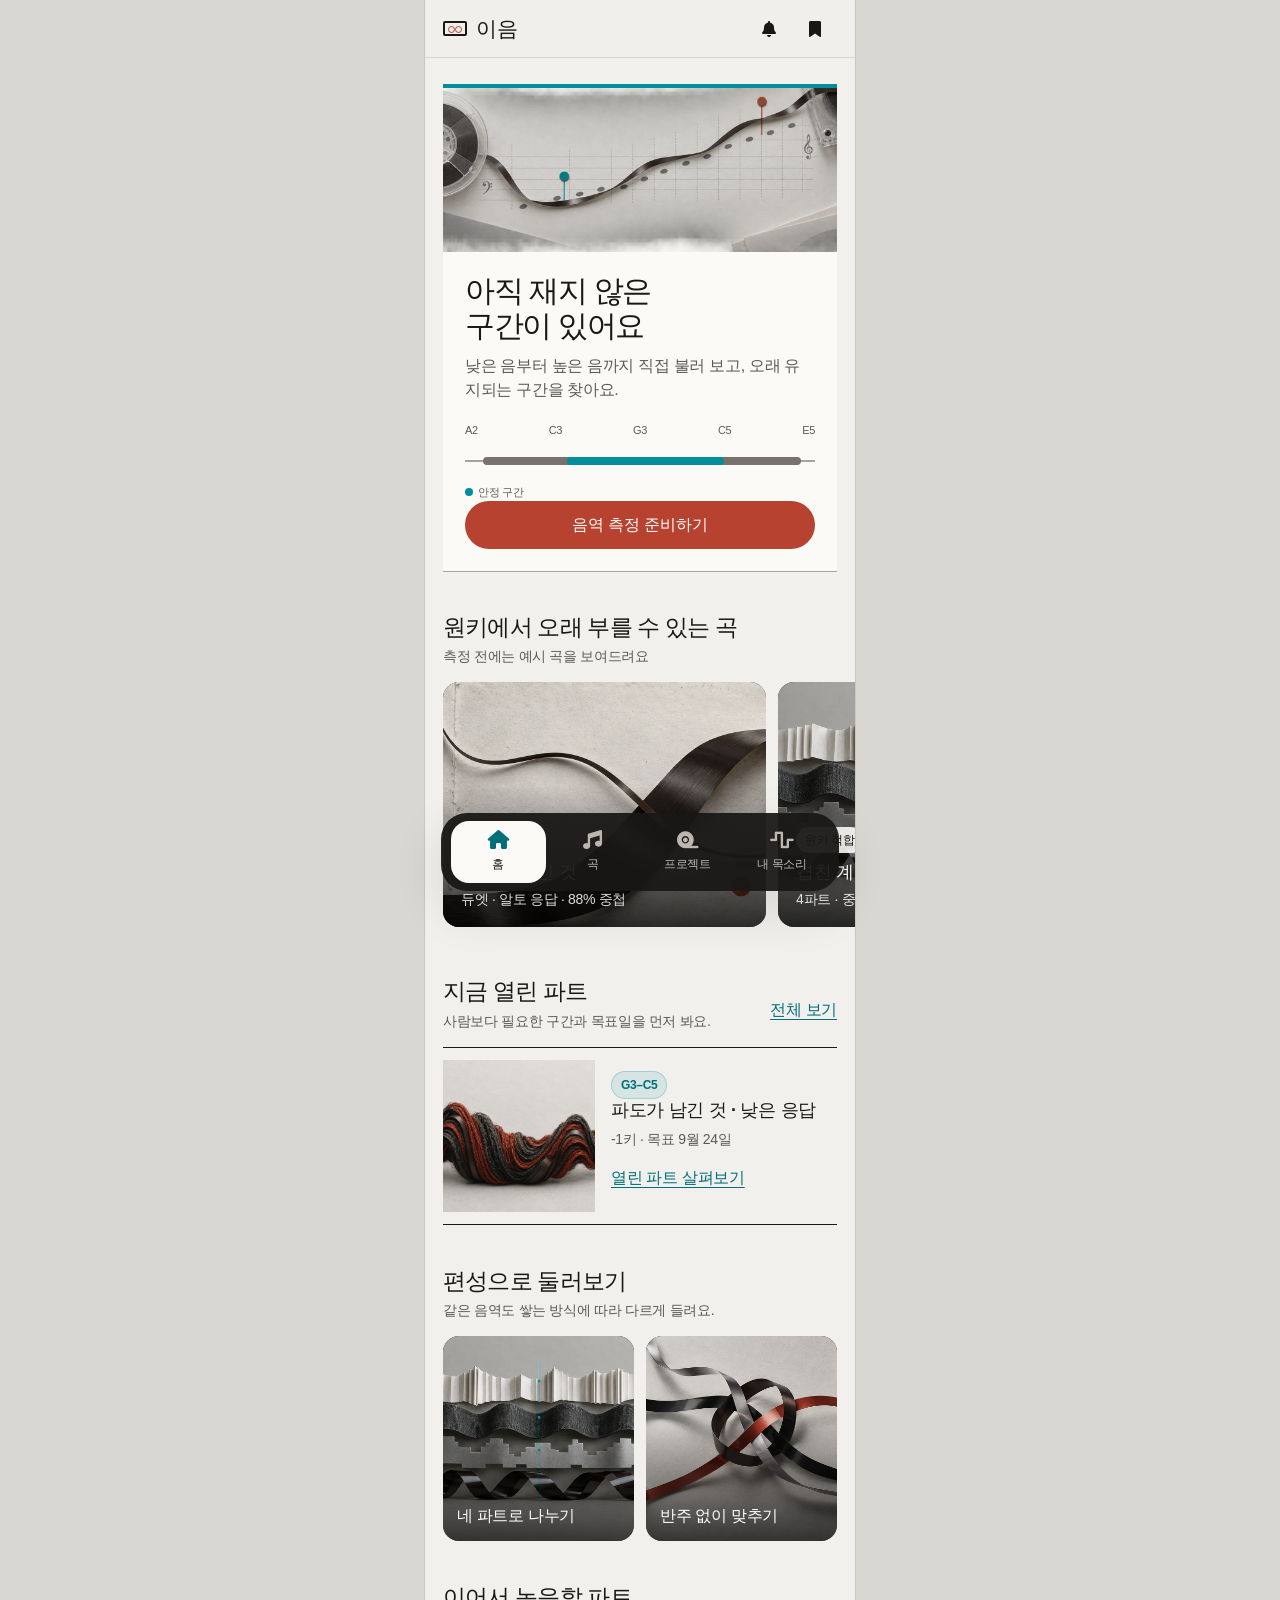
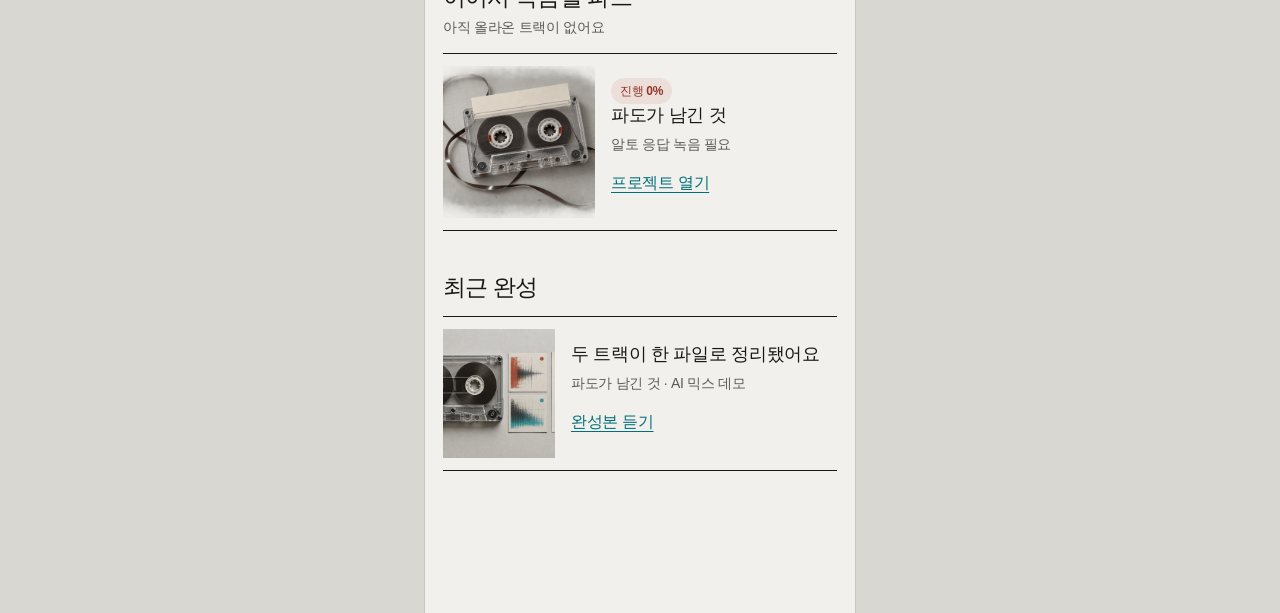
==== index.html @ 7b865054 "0917 기획수정" ====
<!doctype html>
<html lang="ko">
<head>
  <meta charset="utf-8">
  <meta name="viewport" content="width=device-width,initial-scale=1,viewport-fit=cover">
  <meta name="theme-color" content="#F1F0EC">
  <meta name="description" content="직접 노래해 음역과 음색을 찾고 곡의 열린 파트에 참여하는 비동기 보컬 협업 앱 이음">
  <title>이음 — 내 음역부터 시작하는 보컬 협업</title>
  <link rel="icon" href="data:,">
  <link rel="stylesheet" href="assets/fontawesome/css/all.min.css">
  <link rel="stylesheet" href="css/style.css">
</head>
<body>
  <a class="skip-link" href="#main">본문으로 이동</a>
  <div id="app" class="app-shell"></div>
  <div id="live-region" class="sr-only" aria-live="polite" aria-atomic="true"></div>
  <div id="overlay-root"></div>
  <script src="js/data.js"></script>
  <script src="js/state.js"></script>
  <script src="js/components.js"></script>
  <script src="js/app.js"></script>
</body>
</html>
---- css/style.css ----
@font-face{font-family:"Binggrae Samanco";src:url("../assets/fonts/BinggraeSamanco.ttf") format("truetype");font-display:swap}
@font-face{font-family:"Cafe24 Supermagic";src:url("../assets/fonts/Cafe24Supermagic-Regular.ttf") format("truetype");font-display:swap}
:root{--bg:#f1f0ec;--paper:#fbfaf6;--muted:#e7e5df;--ink:#191817;--text2:#5d5a55;--line:#a7a39b;--line2:#d7d5ce;--red:#b6422f;--red-dark:#953426;--cyan:#008e9b;--cyan-dark:#006f79;--green:#2f6b55;--shadow:0 18px 50px rgba(25,24,23,.12);--side:18px;--nav-h:94px;--radius:12px;--ease:cubic-bezier(.2,0,0,1);font-family:"Pretendard Variable","Pretendard","Noto Sans KR",Arial,sans-serif;color:var(--ink);background:#d9d7d1;font-synthesis:none}
*{box-sizing:border-box}html{scroll-behavior:smooth}body{margin:0;background:#d9d7d1;color:var(--ink);font-size:16px;line-height:1.5;letter-spacing:-.02em}button,input{font:inherit}button,a{-webkit-tap-highlight-color:transparent}.app-shell{width:100%;max-width:430px;min-height:100dvh;margin:auto;background:var(--bg);overflow-x:clip;box-shadow:0 0 0 1px rgba(25,24,23,.08);position:relative}.skip-link{position:fixed;z-index:999;left:8px;top:8px;transform:translateY(-150%);background:var(--ink);color:white;padding:10px 14px}.skip-link:focus{transform:none}.sr-only{position:absolute!important;width:1px;height:1px;padding:0;margin:-1px;overflow:hidden;clip:rect(0,0,0,0);white-space:nowrap;border:0}
a{color:inherit;text-decoration:none}button{border:0;color:inherit;background:none;cursor:pointer}button:disabled{cursor:not-allowed;opacity:.46}button:focus-visible,a:focus-visible,input:focus-visible{outline:3px solid var(--cyan);outline-offset:3px}.screen{min-height:100dvh;padding-bottom:calc(var(--nav-h) + env(safe-area-inset-bottom))}.screen.has-sticky{padding-bottom:calc(108px + env(safe-area-inset-bottom))}.content{padding:26px var(--side) 48px}.app-header,.detail-header{height:58px;padding:7px var(--side);display:flex;align-items:center;justify-content:space-between;border-bottom:1px solid var(--line2);background:rgba(241,240,236,.96);position:relative;z-index:5}.wordmark{display:flex;align-items:center;gap:9px;min-height:44px;padding-right:8px;font-size:21px;font-weight:800}.mark{width:24px;height:15px;border:2px solid var(--ink);border-radius:2px;position:relative}.mark:before,.mark:after{content:"";position:absolute;top:3px;width:5px;height:5px;border:1px solid var(--red);border-radius:50%}.mark:before{left:3px}.mark:after{right:3px}.header-actions{display:flex;gap:2px}.icon-button{min-width:44px;height:44px;display:inline-grid;place-items:center;border-radius:999px;color:var(--ink)}.icon-button:active{background:var(--muted)}.detail-header{display:grid;grid-template-columns:44px 1fr 44px;text-align:center}.detail-header strong{font-size:15px;white-space:nowrap;overflow:hidden;text-overflow:ellipsis}.header-spacer{width:44px}
h1,h2,h3,p{margin:0}h1{font-size:30px;line-height:1.16;letter-spacing:-.045em}h2{font-size:23px;line-height:1.24;letter-spacing:-.035em}h3{font-size:18px;line-height:1.3}.page-intro>p{color:var(--text2);margin-top:10px;max-width:38ch}.section{margin-top:42px}.section:first-child{margin-top:0}.section-head{display:flex;align-items:flex-end;justify-content:space-between;gap:14px;margin-bottom:15px}.section-head p{font-size:14px;color:var(--text2);margin-top:5px}.text-link{min-height:44px;display:inline-flex;align-items:center;color:var(--cyan-dark);font-weight:700;text-decoration:underline;text-underline-offset:4px}.label{font-size:12px;font-weight:700;color:var(--text2);letter-spacing:.02em}.caption{font-size:13px;color:var(--text2)}.paper{background:var(--paper);border:1px solid var(--line2);padding:18px;border-radius:8px}.rule{height:1px;background:var(--line2);margin:20px 0}
.button{min-height:48px;padding:12px 18px;border-radius:999px;display:inline-flex;align-items:center;justify-content:center;gap:8px;font-weight:700;line-height:1.2}.button.wide{width:100%}.button.primary{background:var(--red);color:#fff}.button.primary:active{background:var(--red-dark);transform:scale(.99)}.button.secondary{background:var(--paper);border:1px solid var(--ink)}.button.ghost{border:1px solid var(--line);color:var(--text2)}.sticky-bar{position:fixed;z-index:20;left:50%;bottom:0;transform:translateX(-50%);width:min(430px,100%);min-height:88px;padding:14px var(--side) calc(14px + env(safe-area-inset-bottom));background:rgba(25,24,23,.96);display:flex;gap:10px}.sticky-bar .button{flex:1}.bottom-nav{position:fixed;z-index:20;left:50%;bottom:calc(9px + env(safe-area-inset-bottom));transform:translateX(-50%);width:min(398px,calc(100% - 28px));min-height:78px;padding:8px 10px;display:grid;grid-template-columns:repeat(4,1fr);background:rgba(25,24,23,.94);border-radius:26px;box-shadow:var(--shadow)}.nav-item{min-height:60px;display:flex;flex-direction:column;align-items:center;justify-content:center;gap:5px;color:#bbb7af;font-size:12px;border-radius:18px}.nav-item i{font-size:19px}.nav-item.active{background:var(--paper);color:var(--ink);font-weight:700}.nav-item.active i{color:var(--cyan-dark)}
.status-badge{display:inline-flex;align-items:center;min-height:26px;padding:4px 9px;border-radius:999px;background:var(--muted);font-size:12px;font-weight:700}.status-badge.accent{background:rgba(0,142,155,.11);color:var(--cyan-dark);border:1px solid rgba(0,142,155,.25)}.status-badge.red{background:rgba(182,66,47,.1);color:var(--red-dark)}.status-badge.success{background:rgba(47,107,85,.11);color:var(--green)}.chip-row{display:flex;gap:8px;overflow-x:auto;padding:4px 2px 8px;scrollbar-width:none}.chip-row::-webkit-scrollbar{display:none}.chip{min-height:44px;white-space:nowrap;padding:9px 15px;border:1px solid var(--line);border-radius:999px;background:var(--paper);font-weight:650}.chip[aria-pressed="true"]{background:var(--cyan);border-color:var(--cyan);color:white}.search{height:48px;border:1px solid var(--line);background:var(--paper);display:flex;align-items:center;gap:10px;padding:0 14px;border-radius:999px}.search input{border:0;outline:0;background:transparent;width:100%;height:44px;color:var(--ink);font-size:16px}
.range-feature{border-top:4px solid var(--cyan);background:var(--paper);box-shadow:0 1px 0 var(--line);overflow:hidden}.range-feature img{width:100%;aspect-ratio:16/9;object-fit:cover;display:block}.range-copy{padding:22px}.range-copy p{color:var(--text2);margin:10px 0 18px}.range-summary{display:grid;grid-template-columns:repeat(3,1fr);border-block:1px solid var(--line2);margin:18px 0}.range-summary>div{padding:12px 8px;border-right:1px solid var(--line2)}.range-summary>div:last-child{border:0}.range-summary span{display:block;font-size:12px;color:var(--text2)}.range-summary strong{font-size:16px;font-variant-numeric:tabular-nums}.pitch-rail{margin-top:20px}.pitch-labels,.rail-legend{display:flex;justify-content:space-between;font-size:11px;color:var(--text2);font-variant-numeric:tabular-nums}.rail-base{height:36px;position:relative;margin:5px 0}.rail-base:before{content:"";position:absolute;left:0;right:0;top:17px;height:2px;background:var(--line)}.rail-base span{position:absolute;height:8px;top:14px;border-radius:999px}.rail-all{left:5%;right:4%;background:#77736c}.rail-stable{left:29%;right:26%;background:var(--cyan)}.rail-part{left:21%;right:13%;top:23px!important;height:5px!important;background:var(--red)}.rail-legend{justify-content:flex-start;gap:16px}.dot{display:inline-block;width:8px;height:8px;border-radius:50%;margin-right:5px}.dot.cyan{background:var(--cyan)}.dot.red{background:var(--red)}
.image-rail{display:flex;gap:12px;overflow-x:auto;scroll-snap-type:x mandatory;padding-bottom:8px;margin-right:calc(var(--side)*-1);padding-right:var(--side);scrollbar-width:none}.image-rail::-webkit-scrollbar{display:none}.image-card{flex:0 0 82%;scroll-snap-align:start;position:relative;overflow:hidden;border-radius:16px;background:var(--ink);min-height:245px;color:white}.image-card img{position:absolute;inset:0;width:100%;height:100%;object-fit:cover}.image-card:after{content:"";position:absolute;inset:42% 0 0;background:linear-gradient(transparent,rgba(0,0,0,.78))}.image-card-copy{position:absolute;z-index:1;left:18px;right:18px;bottom:17px}.image-card-copy p{font-size:14px;color:#eee;margin-top:5px}.image-card-copy .status-badge{margin-bottom:8px;background:rgba(251,250,246,.92);color:var(--ink)}.arrangement-grid{display:grid;grid-template-columns:1fr 1fr;gap:12px}.arrangement-grid a{position:relative;min-height:205px;border-radius:16px;overflow:hidden;background:var(--ink);color:#fff}.arrangement-grid img{width:100%;height:100%;object-fit:cover;position:absolute;inset:0}.arrangement-grid span{position:absolute;z-index:2;left:14px;right:14px;bottom:13px;font-weight:700}.arrangement-grid a:after{content:"";position:absolute;inset:45% 0 0;background:linear-gradient(transparent,rgba(0,0,0,.7))}
.project-strip,.complete-strip{display:grid;grid-template-columns:112px 1fr;gap:16px;align-items:center;border-block:1px solid var(--ink);padding:12px 0}.project-strip img,.complete-strip img{width:112px;aspect-ratio:1/1.15;object-fit:cover}.project-strip p,.complete-strip p{color:var(--text2);font-size:14px;margin:6px 0}.steps{border-top:1px solid var(--ink)}.step{display:grid;grid-template-columns:42px 1fr;gap:12px;padding:16px 0;border-bottom:1px solid var(--line2)}.step-no{font-weight:800;color:var(--cyan-dark);font-variant-numeric:tabular-nums}.step p{color:var(--text2);font-size:14px;margin-top:4px}.check-row{display:grid;grid-template-columns:44px 1fr;gap:10px;padding:13px 0;border-bottom:1px solid var(--line2)}.check-row:last-child{border:0}.check-row>i{width:44px;height:44px;display:grid;place-items:center;background:var(--muted);border-radius:50%}.check-row p{font-size:14px;color:var(--text2)}
.test-stage{min-height:calc(100dvh - 160px);display:flex;flex-direction:column;justify-content:space-between}.test-note{font-size:76px;font-weight:800;line-height:1;text-align:center;margin:58px 0 14px;font-variant-numeric:tabular-nums}.level-meter{width:78%;height:8px;margin:18px auto;background:var(--line2);border-radius:99px;overflow:hidden}.level-meter span{display:block;width:68%;height:100%;background:var(--cyan);animation:level 1.1s ease-in-out infinite alternate}.step-dots{display:flex;justify-content:center;gap:7px;margin:22px}.step-dots i{width:8px;height:8px;border-radius:50%;background:var(--line)}.step-dots i.active{width:28px;background:var(--cyan);border-radius:99px}.notice{padding:16px;border-left:4px solid var(--red);background:var(--paper);font-size:14px}.notice p{color:var(--text2);margin-top:4px}
.timbre-feature{display:grid;grid-template-columns:42% 1fr;min-height:230px;background:var(--paper);border:1px solid var(--line2)}.timbre-feature img{width:100%;height:100%;object-fit:cover}.timbre-copy{padding:18px}.trait-list{margin:14px 0 0;padding:0;list-style:none}.trait-list li{padding:8px 0;border-bottom:1px solid var(--line2)}.trait-list li:last-child{border:0}.trait-list small{display:block;color:var(--text2)}.song-list{border-top:1px solid var(--ink)}.song-row{display:grid;grid-template-columns:92px minmax(0,1fr) 44px;gap:13px;padding:14px 0;border-bottom:1px solid var(--line2);align-items:center}.song-row>img{width:92px;height:92px;object-fit:cover;border-radius:10px}.song-info{min-width:0}.song-info h3{white-space:nowrap;overflow:hidden;text-overflow:ellipsis}.song-info p,.song-info small{display:block;color:var(--text2);font-size:13px}.song-info .status-badge{margin:7px 0 5px}.row-actions{display:flex;flex-direction:column}.cover-hero{position:relative;margin-inline:calc(var(--side)*-1);margin-top:-26px;min-height:330px;background:var(--ink);color:#fff}.cover-hero img{position:absolute;inset:0;width:100%;height:100%;object-fit:cover}.cover-hero:after{content:"";position:absolute;inset:38% 0 0;background:linear-gradient(transparent,rgba(0,0,0,.82))}.cover-copy{position:absolute;z-index:1;left:var(--side);right:var(--side);bottom:24px}.cover-copy p{margin-top:5px;color:#eee}.part-list{border-top:1px solid var(--ink)}.part-row{width:100%;text-align:left;padding:16px 0;border-bottom:1px solid var(--line2)}.part-row-top{display:flex;justify-content:space-between;align-items:center}.part-row p{color:var(--text2);font-size:14px;margin-top:5px}.part-row.selected{padding-inline:12px;background:rgba(0,142,155,.08);box-shadow:inset 4px 0 var(--cyan)}
.open-card{background:var(--paper);border:1px solid var(--ink);border-radius:12px;overflow:hidden;touch-action:pan-x pan-y;transition:transform .18s var(--ease)}.open-card>img{width:100%;aspect-ratio:4/3;object-fit:cover;display:block}.open-body{padding:18px}.open-title{display:flex;justify-content:space-between;gap:10px;align-items:flex-start}.open-title p{font-size:13px;color:var(--text2)}.data-table{margin-top:17px;border-top:1px solid var(--line2)}.data-line{display:grid;grid-template-columns:96px 1fr;gap:12px;padding:11px 0;border-bottom:1px solid var(--line2);font-size:14px}.data-line span{color:var(--text2)}.gesture-help{display:flex;justify-content:space-between;gap:8px;margin-top:12px;font-size:13px;color:var(--text2)}.dual-actions{display:grid;grid-template-columns:1fr 1fr;gap:10px;margin-top:16px}.sample-grid{display:grid;grid-template-columns:1fr 1fr;gap:12px}.sample{background:var(--paper);border:1px solid var(--line2)}.sample img{width:100%;aspect-ratio:4/3;object-fit:cover}.sample div{padding:14px}.sample p{font-size:14px;color:var(--text2);margin-top:5px}.condition{display:grid;grid-template-columns:28px 1fr;gap:10px;align-items:start;padding:16px;background:var(--paper);border:1px solid var(--line)}.condition input{width:22px;height:22px;accent-color:var(--cyan)}
.cassette-stage{position:relative;padding-bottom:88px}.cassette-shell{position:relative;z-index:2;background:linear-gradient(145deg,rgba(255,255,255,.78),rgba(190,188,181,.64));border:2px solid #8d8982;border-radius:10px;padding:13px;box-shadow:inset 0 0 0 3px rgba(255,255,255,.3),0 8px 24px rgba(25,24,23,.12)}.j-card{background:#f7f3e9;border:1px solid #817d75;padding:10px 12px;display:grid;gap:5px;min-height:78px}.j-card>div{display:grid;grid-template-columns:65px 1fr auto;align-items:center;min-height:25px;border-bottom:1px solid #bbb5aa;gap:6px}.j-card span{font-size:10px;font-weight:800}.j-card em{font-size:12px;color:var(--text2);font-style:normal}.j-card time{font-size:16px}.hand-a{font-family:"Binggrae Samanco",sans-serif;font-size:22px;color:var(--red-dark);font-weight:400}.hand-b{font-family:"Cafe24 Supermagic",sans-serif;font-size:17px;color:var(--cyan-dark);font-weight:400}.reel-bed{display:grid;grid-template-columns:82px 1fr 82px;gap:8px;align-items:center;background:#292826;padding:11px 16px;margin-top:10px}.reel{width:76px;height:76px;border-radius:50%;border:5px solid #aaa69e;background:repeating-radial-gradient(circle,#f1f0ec 0 7px,#333 8px 14px,#151515 15px 24px,#5a4635 25px 34px,#181716 35px);position:relative}.reel:after{content:"";position:absolute;inset:21px;border:6px dashed #aaa69e;border-radius:50%}.tape-window{height:36px;border:2px solid #625f59;background:#c7c3ba;position:relative;overflow:hidden}.tape-window:after{content:"";position:absolute;top:13px;left:0;right:0;height:7px;background:#392a22}.tape-window i{position:absolute;z-index:2;left:0;bottom:3px;height:5px;background:var(--red);transition:width 1s}.cassette-screws{position:absolute;inset:8px;display:flex;justify-content:space-between;align-items:flex-end;pointer-events:none}.cassette-screws i{width:6px;height:6px;border-radius:50%;background:#65615b}.loose-tape{position:absolute;z-index:1;left:8px;right:8px;bottom:0;width:calc(100% - 16px);height:112px;overflow:visible}.loose-tape path{fill:none;stroke:#3b2a21;stroke-width:7;stroke-linecap:round;stroke-dasharray:100;stroke-dashoffset:calc(100 - var(--outside));transition:stroke-dashoffset 1.1s var(--ease)}.animate-left .reel.left{animation:spin .9s linear 2}.animate-right .reel.right{animation:spin-reverse .9s linear 2}.track-list{border-top:1px solid var(--ink)}.track-row{display:grid;grid-template-columns:34px 1fr auto;gap:10px;padding:15px 0;border-bottom:1px solid var(--line2);align-items:center}.track-no{font-weight:800;color:var(--text2);font-variant-numeric:tabular-nums}
.record-panel{min-height:360px;background:var(--ink);color:#fff;border-radius:16px;padding:24px;display:flex;flex-direction:column;justify-content:space-between;text-align:center}.record-time{font-size:48px;font-weight:800;font-variant-numeric:tabular-nums;margin:20px}.wave-bars{height:100px;display:flex;align-items:center;justify-content:center;gap:4px}.wave-bars i{width:4px;height:18%;background:var(--cyan);border-radius:4px}.record-panel.recording .wave-bars i{animation:wave .65s ease-in-out infinite alternate}.wave-bars i:nth-child(3n){animation-delay:.15s}.wave-bars i:nth-child(4n){animation-delay:.3s}.record-button{width:78px;height:78px;margin:-39px auto 0;border-radius:50%;background:var(--red);color:#fff;border:7px solid var(--bg);display:grid;place-items:center;font-size:24px}.mix-choice{display:grid;grid-template-columns:1fr 1fr;gap:12px}.mix-card{min-height:230px;padding:18px;text-align:left;border:1px solid var(--line);background:var(--paper);border-radius:12px}.mix-card i{font-size:26px;color:var(--red)}.mix-card h3{margin:24px 0 8px}.mix-card p{font-size:14px;color:var(--text2)}.mix-card.selected{border:3px solid var(--cyan);padding:16px}.complete-image{overflow:hidden;border-radius:16px}.complete-image img{width:100%;aspect-ratio:16/10;object-fit:cover;display:block}.empty-state{text-align:center;padding:50px 20px;background:var(--paper);border:1px dashed var(--line)}.empty-state p{color:var(--text2);margin:8px 0 18px}.toast{position:fixed;z-index:100;left:50%;bottom:110px;transform:translateX(-50%);width:min(390px,calc(100% - 32px));background:var(--ink);color:white;padding:14px 16px;border-radius:12px;box-shadow:var(--shadow)}.scrim{position:fixed;z-index:90;inset:0;background:rgba(0,0,0,.48);display:grid;place-items:center;padding:20px}.modal{width:min(340px,100%);background:var(--paper);border-radius:24px;padding:24px}.modal p{color:var(--text2);margin:8px 0 22px}.modal-actions{display:grid;gap:8px}
@keyframes level{to{width:82%}}@keyframes spin{to{transform:rotate(720deg)}}@keyframes spin-reverse{to{transform:rotate(-720deg)}}@keyframes wave{to{height:90%}}
@media(max-width:389px){:root{--side:16px}h1{font-size:28px}.range-summary{grid-template-columns:1fr}.range-summary>div{border-right:0;border-bottom:1px solid var(--line2)}.range-summary>div:last-child{border:0}.reel-bed{grid-template-columns:68px 1fr 68px;padding-inline:8px}.reel{width:64px;height:64px}.reel:after{inset:17px}.song-row{grid-template-columns:78px minmax(0,1fr) 44px}.song-row>img{width:78px;height:78px}.data-line{grid-template-columns:82px 1fr}.mix-choice{grid-template-columns:1fr}.sample-grid{gap:8px}}
@media(prefers-reduced-motion:reduce){*,*:before,*:after{animation-duration:.01ms!important;animation-iteration-count:1!important;scroll-behavior:auto!important;transition-duration:.01ms!important}}
h1[tabindex="-1"]:focus{outline:none}

/* Home image hierarchy correction: range is a supporting cue; the active project carries more weight. */
.range-feature>img{
  height:clamp(146px,38vw,164px);
  aspect-ratio:auto;
  object-fit:cover;
  object-position:center 54%;
}
.project-strip{
  grid-template-columns:clamp(137px,38vw,152px) minmax(0,1fr);
}
.project-strip>img{
  width:clamp(137px,38vw,152px);
  height:clamp(137px,38vw,152px);
  aspect-ratio:auto;
  object-fit:cover;
  object-position:center;
}
.project-strip>div{min-width:0}

/* The range guide is instructional, so its visual stays a compact calibration strip. */
.page-intro+.section>img[src$="01-range-calibration.webp"]{
  height:clamp(132px,34vw,148px)!important;
  aspect-ratio:auto!important;
  object-fit:cover!important;
  object-position:center 68%!important;
  display:block;
}
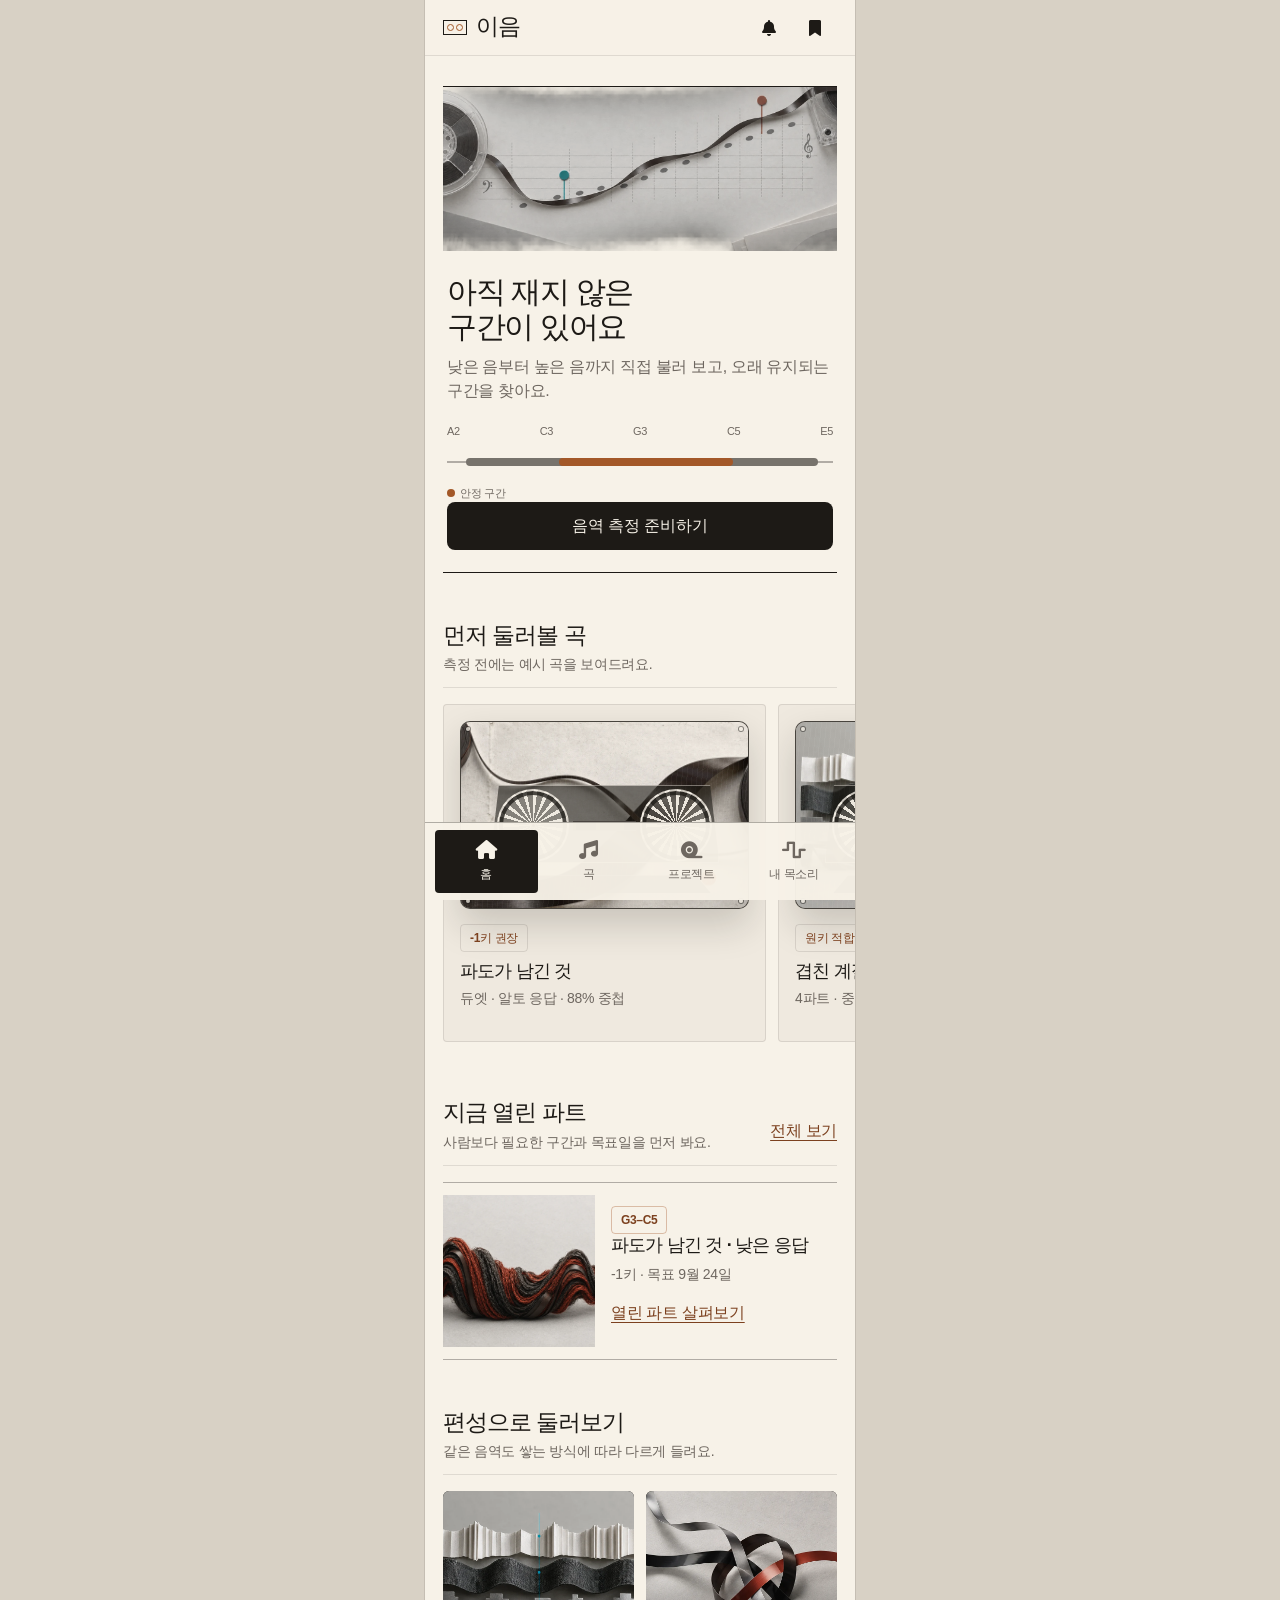
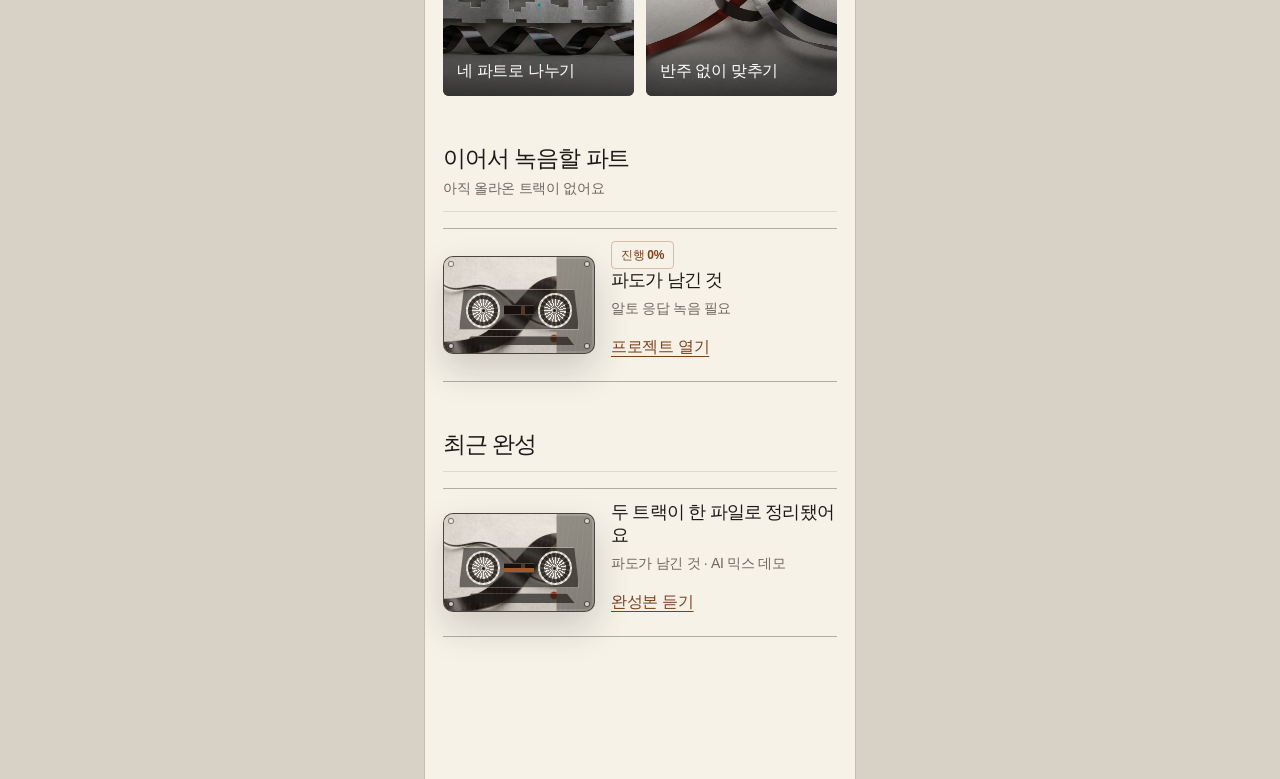
==== commit ee48e21a: "0917 md 적용" ====
--- a/index.html
+++ b/index.html
@@ -3,12 +3,12 @@
 <head>
   <meta charset="utf-8">
   <meta name="viewport" content="width=device-width,initial-scale=1,viewport-fit=cover">
-  <meta name="theme-color" content="#F1F0EC">
+  <meta name="theme-color" content="#F7F2E8">
   <meta name="description" content="직접 노래해 음역과 음색을 찾고 곡의 열린 파트에 참여하는 비동기 보컬 협업 앱 이음">
-  <title>이음 — 내 음역부터 시작하는 보컬 협업</title>
+  <title>이음 Linen Tape — 내 음역부터 시작하는 보컬 협업</title>
   <link rel="icon" href="data:,">
   <link rel="stylesheet" href="assets/fontawesome/css/all.min.css">
-  <link rel="stylesheet" href="css/style.css">
+  <link rel="stylesheet" href="css/style.css?v=16">
 </head>
 <body>
   <a class="skip-link" href="#main">본문으로 이동</a>
@@ -17,7 +17,7 @@
   <div id="overlay-root"></div>
   <script src="js/data.js"></script>
   <script src="js/state.js"></script>
-  <script src="js/components.js"></script>
-  <script src="js/app.js"></script>
+  <script src="js/components.js?v=16"></script>
+  <script src="js/app.js?v=16"></script>
 </body>
 </html>
--- a/css/style.css
+++ b/css/style.css
@@ -7,7 +7,7 @@
 .button{min-height:48px;padding:12px 18px;border-radius:999px;display:inline-flex;align-items:center;justify-content:center;gap:8px;font-weight:700;line-height:1.2}.button.wide{width:100%}.button.primary{background:var(--red);color:#fff}.button.primary:active{background:var(--red-dark);transform:scale(.99)}.button.secondary{background:var(--paper);border:1px solid var(--ink)}.button.ghost{border:1px solid var(--line);color:var(--text2)}.sticky-bar{position:fixed;z-index:20;left:50%;bottom:0;transform:translateX(-50%);width:min(430px,100%);min-height:88px;padding:14px var(--side) calc(14px + env(safe-area-inset-bottom));background:rgba(25,24,23,.96);display:flex;gap:10px}.sticky-bar .button{flex:1}.bottom-nav{position:fixed;z-index:20;left:50%;bottom:calc(9px + env(safe-area-inset-bottom));transform:translateX(-50%);width:min(398px,calc(100% - 28px));min-height:78px;padding:8px 10px;display:grid;grid-template-columns:repeat(4,1fr);background:rgba(25,24,23,.94);border-radius:26px;box-shadow:var(--shadow)}.nav-item{min-height:60px;display:flex;flex-direction:column;align-items:center;justify-content:center;gap:5px;color:#bbb7af;font-size:12px;border-radius:18px}.nav-item i{font-size:19px}.nav-item.active{background:var(--paper);color:var(--ink);font-weight:700}.nav-item.active i{color:var(--cyan-dark)}
 .status-badge{display:inline-flex;align-items:center;min-height:26px;padding:4px 9px;border-radius:999px;background:var(--muted);font-size:12px;font-weight:700}.status-badge.accent{background:rgba(0,142,155,.11);color:var(--cyan-dark);border:1px solid rgba(0,142,155,.25)}.status-badge.red{background:rgba(182,66,47,.1);color:var(--red-dark)}.status-badge.success{background:rgba(47,107,85,.11);color:var(--green)}.chip-row{display:flex;gap:8px;overflow-x:auto;padding:4px 2px 8px;scrollbar-width:none}.chip-row::-webkit-scrollbar{display:none}.chip{min-height:44px;white-space:nowrap;padding:9px 15px;border:1px solid var(--line);border-radius:999px;background:var(--paper);font-weight:650}.chip[aria-pressed="true"]{background:var(--cyan);border-color:var(--cyan);color:white}.search{height:48px;border:1px solid var(--line);background:var(--paper);display:flex;align-items:center;gap:10px;padding:0 14px;border-radius:999px}.search input{border:0;outline:0;background:transparent;width:100%;height:44px;color:var(--ink);font-size:16px}
 .range-feature{border-top:4px solid var(--cyan);background:var(--paper);box-shadow:0 1px 0 var(--line);overflow:hidden}.range-feature img{width:100%;aspect-ratio:16/9;object-fit:cover;display:block}.range-copy{padding:22px}.range-copy p{color:var(--text2);margin:10px 0 18px}.range-summary{display:grid;grid-template-columns:repeat(3,1fr);border-block:1px solid var(--line2);margin:18px 0}.range-summary>div{padding:12px 8px;border-right:1px solid var(--line2)}.range-summary>div:last-child{border:0}.range-summary span{display:block;font-size:12px;color:var(--text2)}.range-summary strong{font-size:16px;font-variant-numeric:tabular-nums}.pitch-rail{margin-top:20px}.pitch-labels,.rail-legend{display:flex;justify-content:space-between;font-size:11px;color:var(--text2);font-variant-numeric:tabular-nums}.rail-base{height:36px;position:relative;margin:5px 0}.rail-base:before{content:"";position:absolute;left:0;right:0;top:17px;height:2px;background:var(--line)}.rail-base span{position:absolute;height:8px;top:14px;border-radius:999px}.rail-all{left:5%;right:4%;background:#77736c}.rail-stable{left:29%;right:26%;background:var(--cyan)}.rail-part{left:21%;right:13%;top:23px!important;height:5px!important;background:var(--red)}.rail-legend{justify-content:flex-start;gap:16px}.dot{display:inline-block;width:8px;height:8px;border-radius:50%;margin-right:5px}.dot.cyan{background:var(--cyan)}.dot.red{background:var(--red)}
-.image-rail{display:flex;gap:12px;overflow-x:auto;scroll-snap-type:x mandatory;padding-bottom:8px;margin-right:calc(var(--side)*-1);padding-right:var(--side);scrollbar-width:none}.image-rail::-webkit-scrollbar{display:none}.image-card{flex:0 0 82%;scroll-snap-align:start;position:relative;overflow:hidden;border-radius:16px;background:var(--ink);min-height:245px;color:white}.image-card img{position:absolute;inset:0;width:100%;height:100%;object-fit:cover}.image-card:after{content:"";position:absolute;inset:42% 0 0;background:linear-gradient(transparent,rgba(0,0,0,.78))}.image-card-copy{position:absolute;z-index:1;left:18px;right:18px;bottom:17px}.image-card-copy p{font-size:14px;color:#eee;margin-top:5px}.image-card-copy .status-badge{margin-bottom:8px;background:rgba(251,250,246,.92);color:var(--ink)}.arrangement-grid{display:grid;grid-template-columns:1fr 1fr;gap:12px}.arrangement-grid a{position:relative;min-height:205px;border-radius:16px;overflow:hidden;background:var(--ink);color:#fff}.arrangement-grid img{width:100%;height:100%;object-fit:cover;position:absolute;inset:0}.arrangement-grid span{position:absolute;z-index:2;left:14px;right:14px;bottom:13px;font-weight:700}.arrangement-grid a:after{content:"";position:absolute;inset:45% 0 0;background:linear-gradient(transparent,rgba(0,0,0,.7))}
+.image-rail{display:flex;gap:12px;overflow-x:auto;scroll-snap-type:x mandatory;padding-bottom:8px;margin-right:calc(var(--side)*-1);padding-right:var(--side);scrollbar-width:none;cursor:grab;user-select:none}.image-rail.is-dragging{scroll-snap-type:none;cursor:grabbing}.image-rail::-webkit-scrollbar{display:none}.image-card{flex:0 0 82%;scroll-snap-align:start;position:relative;overflow:hidden;border-radius:16px;background:var(--ink);min-height:245px;color:white}.image-card img{position:absolute;inset:0;width:100%;height:100%;object-fit:cover;-webkit-user-drag:none;pointer-events:none}.image-card:after{content:"";position:absolute;inset:42% 0 0;background:linear-gradient(transparent,rgba(0,0,0,.78))}.image-card-copy{position:absolute;z-index:1;left:18px;right:18px;bottom:17px;pointer-events:none}.image-card-copy p{font-size:14px;color:#eee;margin-top:5px}.image-card-copy .status-badge{margin-bottom:8px;background:rgba(251,250,246,.92);color:var(--ink)}.arrangement-grid{display:grid;grid-template-columns:1fr 1fr;gap:12px}.arrangement-grid a{position:relative;min-height:205px;border-radius:16px;overflow:hidden;background:var(--ink);color:#fff}.arrangement-grid img{width:100%;height:100%;object-fit:cover;position:absolute;inset:0}.arrangement-grid span{position:absolute;z-index:2;left:14px;right:14px;bottom:13px;font-weight:700}.arrangement-grid a:after{content:"";position:absolute;inset:45% 0 0;background:linear-gradient(transparent,rgba(0,0,0,.7))}
 .project-strip,.complete-strip{display:grid;grid-template-columns:112px 1fr;gap:16px;align-items:center;border-block:1px solid var(--ink);padding:12px 0}.project-strip img,.complete-strip img{width:112px;aspect-ratio:1/1.15;object-fit:cover}.project-strip p,.complete-strip p{color:var(--text2);font-size:14px;margin:6px 0}.steps{border-top:1px solid var(--ink)}.step{display:grid;grid-template-columns:42px 1fr;gap:12px;padding:16px 0;border-bottom:1px solid var(--line2)}.step-no{font-weight:800;color:var(--cyan-dark);font-variant-numeric:tabular-nums}.step p{color:var(--text2);font-size:14px;margin-top:4px}.check-row{display:grid;grid-template-columns:44px 1fr;gap:10px;padding:13px 0;border-bottom:1px solid var(--line2)}.check-row:last-child{border:0}.check-row>i{width:44px;height:44px;display:grid;place-items:center;background:var(--muted);border-radius:50%}.check-row p{font-size:14px;color:var(--text2)}
 .test-stage{min-height:calc(100dvh - 160px);display:flex;flex-direction:column;justify-content:space-between}.test-note{font-size:76px;font-weight:800;line-height:1;text-align:center;margin:58px 0 14px;font-variant-numeric:tabular-nums}.level-meter{width:78%;height:8px;margin:18px auto;background:var(--line2);border-radius:99px;overflow:hidden}.level-meter span{display:block;width:68%;height:100%;background:var(--cyan);animation:level 1.1s ease-in-out infinite alternate}.step-dots{display:flex;justify-content:center;gap:7px;margin:22px}.step-dots i{width:8px;height:8px;border-radius:50%;background:var(--line)}.step-dots i.active{width:28px;background:var(--cyan);border-radius:99px}.notice{padding:16px;border-left:4px solid var(--red);background:var(--paper);font-size:14px}.notice p{color:var(--text2);margin-top:4px}
 .timbre-feature{display:grid;grid-template-columns:42% 1fr;min-height:230px;background:var(--paper);border:1px solid var(--line2)}.timbre-feature img{width:100%;height:100%;object-fit:cover}.timbre-copy{padding:18px}.trait-list{margin:14px 0 0;padding:0;list-style:none}.trait-list li{padding:8px 0;border-bottom:1px solid var(--line2)}.trait-list li:last-child{border:0}.trait-list small{display:block;color:var(--text2)}.song-list{border-top:1px solid var(--ink)}.song-row{display:grid;grid-template-columns:92px minmax(0,1fr) 44px;gap:13px;padding:14px 0;border-bottom:1px solid var(--line2);align-items:center}.song-row>img{width:92px;height:92px;object-fit:cover;border-radius:10px}.song-info{min-width:0}.song-info h3{white-space:nowrap;overflow:hidden;text-overflow:ellipsis}.song-info p,.song-info small{display:block;color:var(--text2);font-size:13px}.song-info .status-badge{margin:7px 0 5px}.row-actions{display:flex;flex-direction:column}.cover-hero{position:relative;margin-inline:calc(var(--side)*-1);margin-top:-26px;min-height:330px;background:var(--ink);color:#fff}.cover-hero img{position:absolute;inset:0;width:100%;height:100%;object-fit:cover}.cover-hero:after{content:"";position:absolute;inset:38% 0 0;background:linear-gradient(transparent,rgba(0,0,0,.82))}.cover-copy{position:absolute;z-index:1;left:var(--side);right:var(--side);bottom:24px}.cover-copy p{margin-top:5px;color:#eee}.part-list{border-top:1px solid var(--ink)}.part-row{width:100%;text-align:left;padding:16px 0;border-bottom:1px solid var(--line2)}.part-row-top{display:flex;justify-content:space-between;align-items:center}.part-row p{color:var(--text2);font-size:14px;margin-top:5px}.part-row.selected{padding-inline:12px;background:rgba(0,142,155,.08);box-shadow:inset 4px 0 var(--cyan)}
@@ -46,3 +46,129 @@
   object-position:center 68%!important;
   display:block;
 }
+
+/* Horizontal media works like a compact tape transport: swipe, drag, or arrow keys. */
+.image-rail[data-slider-ready]{
+  scroll-behavior:smooth;
+  overscroll-behavior-inline:contain;
+  cursor:grab;
+}
+.image-rail.is-dragging{
+  cursor:grabbing;
+  scroll-snap-type:none;
+  scroll-behavior:auto;
+  user-select:none;
+}
+@media(prefers-reduced-motion:reduce){.image-rail[data-slider-ready]{scroll-behavior:auto}}
+
+/* Linen Tape — quiet paper UI with one functional cognac signal. */
+:root{
+  --bg:#f7f2e8;
+  --paper:#f7f2e8;
+  --muted:#efe9df;
+  --ink:#1d1a16;
+  --text2:#6e6760;
+  --line:rgba(29,26,22,.32);
+  --line2:rgba(29,26,22,.11);
+  --red:#a35828;
+  --red-dark:#7c411f;
+  --cyan:#a35828;
+  --cyan-dark:#7c411f;
+  --green:#1d1a16;
+  --shadow:0 1px 2px rgba(29,26,22,.04);
+  --radius:8px;
+}
+body{background:#d8d1c5;color:var(--ink);font-family:"Pretendard Variable","Pretendard","Noto Sans KR","Malgun Gothic",sans-serif}
+.app-shell{background:var(--bg);box-shadow:0 0 0 1px rgba(29,26,22,.1)}
+.app-header,.detail-header{height:56px;background:rgba(247,242,232,.96);border-bottom:1px solid var(--line2)}
+.wordmark{font-family:Georgia,"Times New Roman",serif;font-size:23px;font-weight:400;letter-spacing:-.03em}
+.mark{border-radius:0;border-width:1px}.mark:before,.mark:after{border-color:var(--red)}
+h1,h2,h3{font-weight:600;letter-spacing:-.045em}.page-intro>p{line-height:1.7}.content{padding-top:30px}
+.section{margin-top:48px}.section-head{padding-bottom:12px;border-bottom:1px solid var(--line2);margin-bottom:16px}
+.paper{border-radius:4px;border:1px solid var(--line2);box-shadow:none;background:transparent}
+.button{border-radius:8px;min-height:48px;font-weight:600}.button.primary{background:var(--ink);color:var(--bg)}.button.primary:active{background:#302b25}.button.secondary{background:var(--muted);border:1px solid var(--line2)}.button.ghost{border:1px solid var(--line2)}
+button:focus-visible,a:focus-visible,input:focus-visible{outline:2px solid var(--red);outline-offset:3px}
+.status-badge{border-radius:4px;background:transparent;border:1px solid var(--line2);color:var(--text2);font-weight:600}.status-badge.accent,.status-badge.red{background:transparent;color:var(--red-dark);border-color:rgba(163,88,40,.35)}.status-badge.success{background:transparent;color:var(--ink);border-color:var(--line)}
+.bottom-nav{bottom:0;width:min(430px,100%);min-height:78px;border-radius:0;background:rgba(247,242,232,.97);border-top:1px solid var(--line);box-shadow:none;padding:7px 10px}.nav-item{color:var(--text2);border-radius:4px}.nav-item.active{background:var(--ink);color:var(--bg)}.nav-item.active i{color:inherit}
+.sticky-bar{background:rgba(247,242,232,.97);border-top:1px solid var(--line2)}
+.range-feature{border-top:1px solid var(--ink);border-bottom:1px solid var(--ink);box-shadow:none}.range-copy{padding:24px 4px 22px}.range-feature img{filter:saturate(.72) contrast(.94)}
+.image-card,.arrangement-grid a{border-radius:6px}.image-card:after{background:linear-gradient(transparent,rgba(29,26,22,.88))}
+.song-row{grid-template-columns:84px minmax(0,1fr) 44px}.song-row>img{width:84px;height:96px;border-radius:2px;filter:saturate(.72)}
+.chip{border-radius:4px;background:transparent}.chip[aria-pressed="true"]{background:var(--ink);border-color:var(--ink);color:var(--bg)}
+.search{border-radius:4px;background:transparent}.cover-hero{background:var(--ink)}.cover-hero img{filter:saturate(.75)}
+.notice{border-left:2px solid var(--red);background:var(--muted)}
+.project-strip,.complete-strip{border-color:var(--line)}
+.open-card{border-radius:4px;background:transparent}.sample,.condition{background:transparent}.mix-card{border-radius:4px;background:transparent}.mix-card.selected{border-color:var(--ink);box-shadow:inset 3px 0 var(--red)}
+.cassette-shell{border-radius:8px;box-shadow:none}.cassette-stage{filter:saturate(.82)}
+
+/* Recording is the one immersive scene. */
+.record-screen .content{padding-top:22px}.record-intro h1{margin-top:10px;font-size:32px}.record-intro p{max-width:34ch}
+.record-deck{margin-top:28px}
+.recorder-cassette{position:relative}
+.cassette-skin{position:relative;isolation:isolate;aspect-ratio:1.5/1;overflow:hidden;border:1px solid rgba(247,242,232,.24);border-radius:10px;background:#382a22 var(--skin-image) center/cover no-repeat;box-shadow:0 18px 42px rgba(29,26,22,.22)}
+.cassette-skin:before{content:"";position:absolute;inset:0;z-index:-1;background:repeating-linear-gradient(94deg,rgba(247,242,232,.045) 0 1px,transparent 1px 4px);mix-blend-mode:screen}
+.skin-wash{position:absolute;inset:0;z-index:-1;background:linear-gradient(180deg,rgba(29,26,22,.18),rgba(29,26,22,.84));backdrop-filter:saturate(.55)}
+.record-jcard{position:absolute;left:7%;right:7%;top:9%;min-height:76px;padding:10px 13px;background:rgba(247,242,232,.91);color:var(--ink);border:1px solid rgba(29,26,22,.45);display:grid;grid-template-columns:1fr auto;grid-template-rows:auto 1fr;gap:4px 10px;transform:rotate(-.35deg)}
+.record-jcard:after{content:"";position:absolute;left:12px;right:12px;bottom:10px;border-bottom:1px solid rgba(29,26,22,.22)}
+.record-jcard span{grid-column:1/-1;font-size:10px;font-weight:700;letter-spacing:.05em;color:var(--text2)}
+.record-jcard strong{font-size:16px;align-self:end;position:relative;z-index:1}.record-jcard time{font-size:11px;align-self:end;position:relative;z-index:1;color:var(--text2)}
+.record-transport{position:absolute;left:11%;right:11%;top:48%;height:34%;display:grid;grid-template-columns:70px 1fr 70px;align-items:center;gap:9px;padding:6px 9px;border:1px solid rgba(247,242,232,.42);background:rgba(29,26,22,.72);clip-path:polygon(4% 0,96% 0,100% 100%,0 100%)}
+.record-reel{aspect-ratio:1;border-radius:50%;display:grid;place-items:center;background:repeating-conic-gradient(from 0deg,var(--bg) 0 7deg,rgba(247,242,232,.18) 7deg 20deg);border:5px solid rgba(247,242,232,.72);box-shadow:inset 0 0 0 8px rgba(29,26,22,.75)}
+.record-reel i{width:12px;aspect-ratio:1;border-radius:50%;background:var(--ink);border:2px solid rgba(247,242,232,.7)}
+.record-tape{height:20px;overflow:hidden;border-block:1px solid rgba(247,242,232,.22);background:#120d0a}
+.record-tape i{display:block;width:180%;height:100%;background:repeating-linear-gradient(90deg,#17100c 0 9px,#53392a 9px 13px,#17100c 13px 24px);transform:translateX(-30%)}
+.record-cassette-label{position:absolute;left:9%;right:9%;bottom:4%;display:flex;justify-content:space-between;color:var(--bg);font:600 10px/1.2 ui-monospace,monospace;letter-spacing:.08em}
+.recorder-cassette.is-recording .record-reel.left{animation:record-reel-spin .68s linear infinite}
+.recorder-cassette.is-recording .record-tape i{animation:tape-travel .62s linear infinite}
+.recorder-cassette.is-recording .record-jcard{box-shadow:inset 3px 0 var(--red)}
+.recorder-cassette.is-recorded .record-jcard strong{font-size:22px;font-weight:400;color:var(--red-dark)}
+@keyframes record-reel-spin{to{transform:rotate(1turn)}}
+@keyframes tape-travel{to{transform:translateX(-12%)}}
+
+.singing-guide{margin-top:26px;border-block:1px solid var(--line);padding:18px 0 16px}
+.guide-meta{display:flex;align-items:center;justify-content:space-between;color:var(--text2);font-size:11px;font-weight:700;letter-spacing:.05em}.guide-meta .record-time{font:500 24px/1 Georgia,serif;color:var(--ink);letter-spacing:-.02em}
+.lyric-guide{padding:24px 0 20px;text-align:center}.lyric-guide p{color:var(--text2);font-size:14px}.lyric-guide h2{font-size:23px;margin:12px 0;line-height:1.35;letter-spacing:-.04em}.singing-guide.is-live .lyric-guide h2{color:var(--red-dark)}
+.pitch-guide{position:relative;height:142px;overflow:hidden;background:rgba(239,233,223,.72);border:1px solid var(--line2)}
+.pitch-lines{position:absolute;inset:12px 0}.pitch-lines i{display:block;height:20%;border-bottom:1px solid rgba(29,26,22,.09)}
+.pitch-note{position:absolute;left:var(--x);top:var(--y);width:var(--w);height:6px;background:var(--ink)}.pitch-note small{position:absolute;left:0;bottom:8px;font:500 10px/1 ui-monospace,monospace;color:var(--text2)}
+.pitch-playhead{position:absolute;top:0;bottom:0;left:2%;width:2px;background:var(--red);opacity:.35}.pitch-playhead:before{content:"";position:absolute;left:50%;top:9px;width:8px;height:8px;border-radius:50%;background:var(--red);transform:translateX(-50%)}
+.singing-guide.is-live .pitch-playhead{opacity:1;animation:pitch-playhead 8s linear forwards}
+@keyframes pitch-playhead{to{left:96%}}
+.input-strip{display:grid;grid-template-columns:36px 1fr 58px;gap:10px;align-items:center;margin-top:13px;font-size:12px;color:var(--text2)}.input-strip strong{text-align:right;color:var(--ink);font-variant-numeric:tabular-nums}.input-level{height:4px;background:rgba(29,26,22,.12);overflow:hidden}.input-level i{display:block;width:12%;height:100%;background:var(--red)}.singing-guide.is-live .input-level i{animation:input-level 1s ease-in-out infinite alternate}@keyframes input-level{to{width:78%}}
+.guide-action{margin-top:20px}.home-song-lead{padding-top:8px}.home-song-lead .section-head{padding-bottom:8px}.home-song-lead .section-head h1{font-size:clamp(30px,8.5vw,40px);line-height:1.08;letter-spacing:-.045em}
+
+@media(max-width:389px){.record-transport{grid-template-columns:60px 1fr 60px}.record-jcard strong{font-size:14px}.lyric-guide h2{font-size:21px}}
+@media(prefers-reduced-motion:reduce){.recorder-cassette.is-recording .record-reel.left,.recorder-cassette.is-recording .record-tape i,.singing-guide.is-live .pitch-playhead,.singing-guide.is-live .input-level i{animation:none}.singing-guide.is-live .pitch-playhead{left:48%}}
+
+/* Unified song cassette: the art belongs to the cassette; writing belongs to a separate J-card. */
+.song-cassette{position:relative;isolation:isolate;width:100%;aspect-ratio:1.54/1;overflow:hidden;border:1px solid rgba(29,26,22,.62);border-radius:10px;background:#8f8a82;box-shadow:0 16px 36px rgba(29,26,22,.18),inset 0 0 0 2px rgba(247,242,232,.18)}
+.cassette-skin-image{position:absolute;inset:0;z-index:0;width:100%;height:100%;object-fit:cover;object-position:center;filter:saturate(1.08) contrast(.98) brightness(1.08);transform:scale(1.01)}
+.song-cassette:before{content:"";position:absolute;inset:0;z-index:1;background:linear-gradient(150deg,rgba(247,242,232,.08),transparent 48%,rgba(29,26,22,.12));pointer-events:none}
+.song-cassette:after{content:"";position:absolute;z-index:2;left:13%;right:13%;bottom:8%;height:9%;background:rgba(29,26,22,.68);clip-path:polygon(7% 0,93% 0,100% 100%,0 100%);border-top:1px solid rgba(247,242,232,.32)}
+.cassette-glaze{position:absolute;inset:0;z-index:1;background:repeating-linear-gradient(96deg,rgba(247,242,232,.035) 0 1px,transparent 1px 5px);mix-blend-mode:screen;pointer-events:none}
+.song-cassette .record-transport{position:absolute;z-index:2;left:10%;right:10%;top:34%;height:42%;display:grid;grid-template-columns:1fr .86fr 1fr;align-items:center;gap:10px;padding:7px 12px;border:1px solid rgba(247,242,232,.55);background:rgba(29,26,22,.58);clip-path:polygon(4% 0,96% 0,100% 100%,0 100%)}
+.song-cassette .record-reel{width:100%;max-width:82px;aspect-ratio:1;border-radius:50%;display:grid;place-items:center;background:repeating-conic-gradient(from 0deg,rgba(247,242,232,.94) 0 7deg,rgba(247,242,232,.2) 7deg 19deg);border:5px solid rgba(247,242,232,.72);box-shadow:inset 0 0 0 8px rgba(29,26,22,.78)}
+.song-cassette .record-reel i{width:12px;aspect-ratio:1;border-radius:50%;background:var(--ink);border:2px solid rgba(247,242,232,.72)}
+.song-cassette .record-tape{position:relative;height:24px;overflow:hidden;border-block:1px solid rgba(247,242,232,.24);background:#120d0a}
+.song-cassette .record-tape i{display:block;width:180%;height:100%;background:repeating-linear-gradient(90deg,#17100c 0 9px,#53392a 9px 13px,#17100c 13px 24px);transform:translateX(-30%)}
+.song-cassette .record-tape b{position:absolute;left:0;bottom:0;width:var(--tape-progress);height:4px;background:var(--red);transition:width 900ms var(--ease)}
+.song-cassette .cassette-screws{position:absolute;z-index:3;inset:8px;display:grid;grid-template-columns:1fr 1fr;align-content:space-between;justify-items:space-between;pointer-events:none}.song-cassette .cassette-screws i{width:6px;height:6px;border-radius:50%;background:rgba(247,242,232,.72);box-shadow:0 0 0 1px rgba(29,26,22,.5)}.song-cassette .cassette-screws i:nth-child(even){justify-self:end}
+.song-cassette.is-compact .record-transport{gap:4px;padding:3px 6px}.song-cassette.is-compact .record-reel{border-width:2px;box-shadow:inset 0 0 0 4px rgba(29,26,22,.78)}.song-cassette.is-compact .record-reel i{width:5px;border-width:1px}.song-cassette.is-compact .record-tape{height:10px}.song-cassette.is-compact .cassette-screws{inset:5px}.song-cassette.is-compact .cassette-screws i{width:4px;height:4px}
+.song-cassette.motion-recording .record-reel.left,.song-cassette.motion-left .record-reel.left{animation:record-reel-spin .68s linear infinite}.song-cassette.motion-recording .record-tape i,.song-cassette.motion-left .record-tape i{animation:tape-travel .62s linear infinite}.song-cassette.motion-right .record-reel.right{animation:spin-reverse .68s linear infinite}
+
+.cassette-stage{padding-bottom:0;filter:none}.cassette-object{position:relative;padding-bottom:64px}.cassette-object .loose-tape{bottom:0;height:92px}.progress-100 .cassette-object{padding-bottom:8px}.progress-100 .loose-tape{display:none}
+.separate-jcard{position:relative;margin-top:24px;padding:16px 16px 12px;background:#fbf7ed;color:var(--ink);border:1px solid rgba(29,26,22,.3);border-radius:1px;box-shadow:5px 7px 0 rgba(29,26,22,.055);transform:rotate(-.3deg)}
+.separate-jcard:before{content:"";position:absolute;inset:0;background:repeating-linear-gradient(180deg,transparent 0 33px,rgba(29,26,22,.11) 33px 34px);pointer-events:none}.separate-jcard>*{position:relative}
+.jcard-heading{display:grid;grid-template-columns:auto 1fr auto;gap:10px;align-items:baseline;min-height:34px;padding-bottom:10px}.jcard-heading span{font-size:11px;font-weight:700;color:var(--red-dark)}.jcard-heading strong{font-size:16px}.jcard-heading small{font-size:11px;color:var(--text2)}
+.jcard-row{display:grid;grid-template-columns:68px minmax(0,1fr) auto;gap:8px;align-items:center;min-height:38px}.jcard-row>span{font-size:10px;font-weight:700;color:var(--text2)}.jcard-row em{font-size:12px;color:var(--text2);font-style:normal}.jcard-row time{font-size:11px;color:var(--text2)}.jcard-row .hand-a{font-size:21px}.jcard-row .hand-b{font-size:16px}
+.separate-jcard.is-writing{box-shadow:5px 7px 0 rgba(163,88,40,.08);border-left:3px solid var(--red)}
+
+.recorder-cassette{position:relative}.recorder-cassette .record-jcard{position:static;inset:auto;min-height:0;padding:0;background:transparent;border:0;display:block;transform:none}.recorder-cassette .record-jcard:after{display:none}.recorder-cassette .record-jcard .separate-jcard{margin-top:22px}.recorder-cassette .record-jcard .jcard-heading span{grid-column:auto}.recorder-cassette .record-jcard .jcard-row>span{grid-column:auto}.recorder-cassette.is-recorded .record-jcard strong{font-size:21px;color:var(--red-dark)}
+
+.image-card.cassette-song-card{min-height:338px;padding:16px;display:flex;flex-direction:column;gap:15px;background:var(--muted);color:var(--ink);border:1px solid var(--line2);border-radius:4px}.image-card.cassette-song-card:after{display:none}.cassette-song-card .song-cassette{flex:0 0 auto}.cassette-song-card .image-card-copy{position:static;display:block;color:var(--ink)}.cassette-song-card .image-card-copy p{color:var(--text2)}.cassette-song-card .image-card-copy .status-badge{background:transparent;color:var(--red-dark)}
+.cassette-strip{grid-template-columns:152px minmax(0,1fr)}.cassette-strip>.song-cassette{width:152px;aspect-ratio:1.54/1}.cassette-strip>div{min-width:0}
+.song-cassette-hero{padding:8px 0 0}.song-cassette-hero>.song-cassette{width:min(100%,380px);margin-inline:auto}.song-cassette-copy{margin-top:20px;padding:0 0 18px;border-bottom:1px solid var(--ink)}.song-cassette-copy h1{font-size:clamp(31px,9vw,42px);line-height:1.05;letter-spacing:-.045em}.song-cassette-copy p{margin-top:8px;color:var(--text2);font-size:14px}
+.song-cassette:focus-visible,.cassette-song-card:focus-visible{outline:3px solid var(--red);outline-offset:4px}
+
+@media(max-width:389px){.song-cassette:not(.is-compact) .record-transport{gap:8px;padding-inline:8px}.cassette-strip{grid-template-columns:132px minmax(0,1fr)}.cassette-strip>.song-cassette{width:132px}.jcard-heading{grid-template-columns:auto 1fr}.jcard-heading small{grid-column:2}.jcard-row{grid-template-columns:60px minmax(0,1fr)}.jcard-row time{grid-column:2}}
+@media(prefers-reduced-motion:reduce){.song-cassette.motion-recording .record-reel.left,.song-cassette.motion-left .record-reel.left,.song-cassette.motion-right .record-reel.right,.song-cassette.motion-recording .record-tape i,.song-cassette.motion-left .record-tape i{animation:none}}
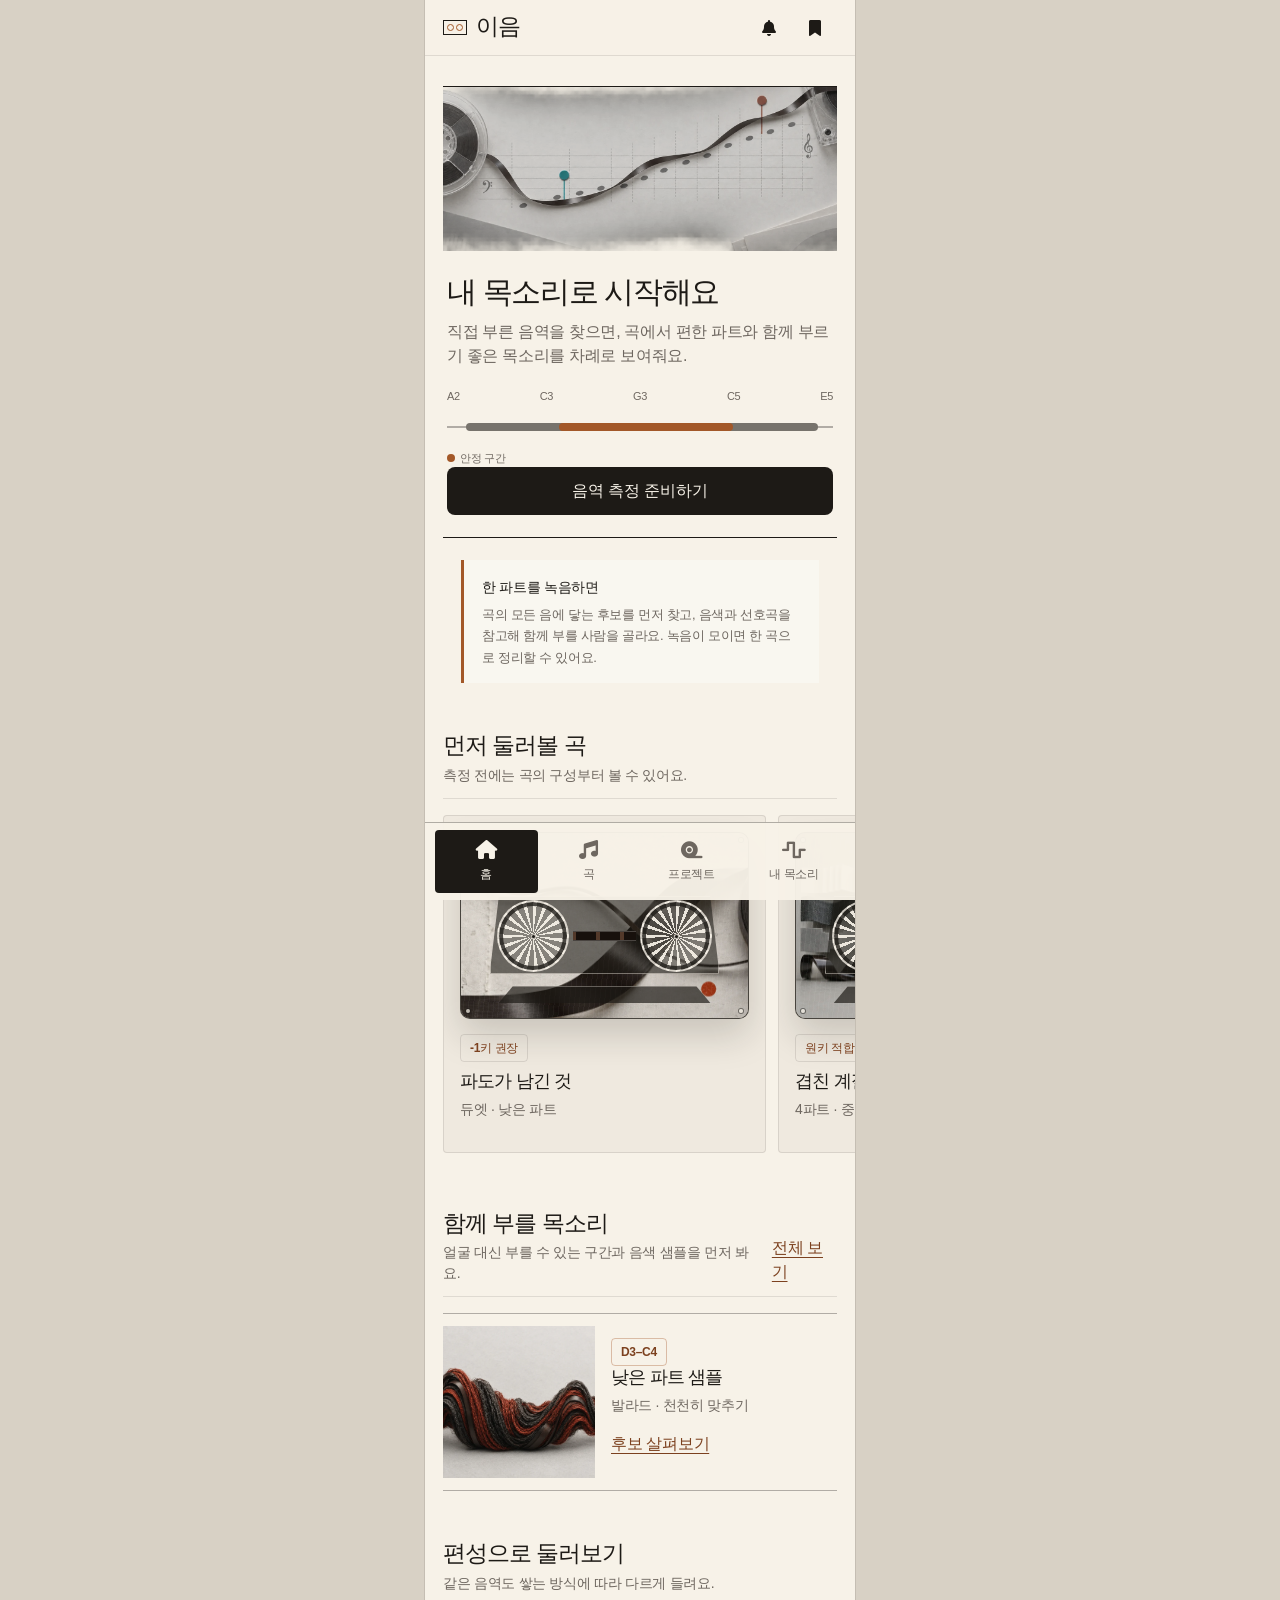
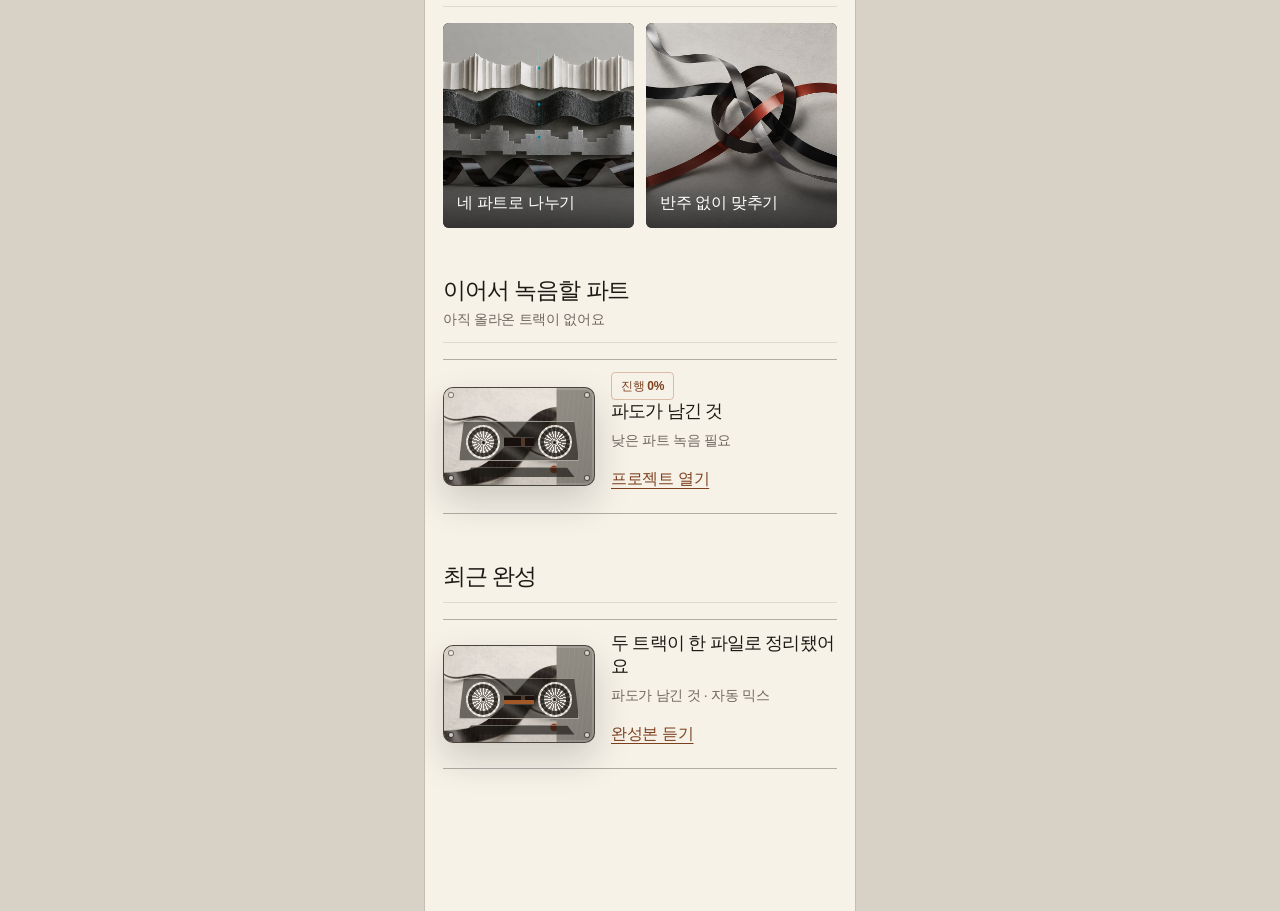
==== commit d866ae33: "feat: integrate vocal engines and recording workflow" ====
--- a/index.html
+++ b/index.html
@@ -8,7 +8,7 @@
   <title>이음 Linen Tape — 내 음역부터 시작하는 보컬 협업</title>
   <link rel="icon" href="data:,">
   <link rel="stylesheet" href="assets/fontawesome/css/all.min.css">
-  <link rel="stylesheet" href="css/style.css?v=16">
+  <link rel="stylesheet" href="css/style.css?v=18">
 </head>
 <body>
   <a class="skip-link" href="#main">본문으로 이동</a>
@@ -17,7 +17,14 @@
   <div id="overlay-root"></div>
   <script src="js/data.js"></script>
   <script src="js/state.js"></script>
-  <script src="js/components.js?v=16"></script>
-  <script src="js/app.js?v=16"></script>
+  <script src="js/engines/match.js"></script>
+  <script src="js/engines/timbre.js"></script>
+  <script src="js/engines/taste.js"></script>
+  <script src="js/engines/midi.js"></script>
+  <script src="js/engines/song.js"></script>
+  <script src="js/core.js?v=18"></script>
+  <script src="js/components.js?v=18"></script>
+  <script src="js/audio-engine.js?v=18"></script>
+  <script src="js/app.js?v=18"></script>
 </body>
 </html>
--- a/css/style.css
+++ b/css/style.css
@@ -1,5 +1,4 @@
-@font-face{font-family:"Binggrae Samanco";src:url("../assets/fonts/BinggraeSamanco.ttf") format("truetype");font-display:swap}
-@font-face{font-family:"Cafe24 Supermagic";src:url("../assets/fonts/Cafe24Supermagic-Regular.ttf") format("truetype");font-display:swap}
+@import url("https://fonts.googleapis.com/css2?family=Nanum+Pen+Script&family=Single+Day&display=swap");
 :root{--bg:#f1f0ec;--paper:#fbfaf6;--muted:#e7e5df;--ink:#191817;--text2:#5d5a55;--line:#a7a39b;--line2:#d7d5ce;--red:#b6422f;--red-dark:#953426;--cyan:#008e9b;--cyan-dark:#006f79;--green:#2f6b55;--shadow:0 18px 50px rgba(25,24,23,.12);--side:18px;--nav-h:94px;--radius:12px;--ease:cubic-bezier(.2,0,0,1);font-family:"Pretendard Variable","Pretendard","Noto Sans KR",Arial,sans-serif;color:var(--ink);background:#d9d7d1;font-synthesis:none}
 *{box-sizing:border-box}html{scroll-behavior:smooth}body{margin:0;background:#d9d7d1;color:var(--ink);font-size:16px;line-height:1.5;letter-spacing:-.02em}button,input{font:inherit}button,a{-webkit-tap-highlight-color:transparent}.app-shell{width:100%;max-width:430px;min-height:100dvh;margin:auto;background:var(--bg);overflow-x:clip;box-shadow:0 0 0 1px rgba(25,24,23,.08);position:relative}.skip-link{position:fixed;z-index:999;left:8px;top:8px;transform:translateY(-150%);background:var(--ink);color:white;padding:10px 14px}.skip-link:focus{transform:none}.sr-only{position:absolute!important;width:1px;height:1px;padding:0;margin:-1px;overflow:hidden;clip:rect(0,0,0,0);white-space:nowrap;border:0}
 a{color:inherit;text-decoration:none}button{border:0;color:inherit;background:none;cursor:pointer}button:disabled{cursor:not-allowed;opacity:.46}button:focus-visible,a:focus-visible,input:focus-visible{outline:3px solid var(--cyan);outline-offset:3px}.screen{min-height:100dvh;padding-bottom:calc(var(--nav-h) + env(safe-area-inset-bottom))}.screen.has-sticky{padding-bottom:calc(108px + env(safe-area-inset-bottom))}.content{padding:26px var(--side) 48px}.app-header,.detail-header{height:58px;padding:7px var(--side);display:flex;align-items:center;justify-content:space-between;border-bottom:1px solid var(--line2);background:rgba(241,240,236,.96);position:relative;z-index:5}.wordmark{display:flex;align-items:center;gap:9px;min-height:44px;padding-right:8px;font-size:21px;font-weight:800}.mark{width:24px;height:15px;border:2px solid var(--ink);border-radius:2px;position:relative}.mark:before,.mark:after{content:"";position:absolute;top:3px;width:5px;height:5px;border:1px solid var(--red);border-radius:50%}.mark:before{left:3px}.mark:after{right:3px}.header-actions{display:flex;gap:2px}.icon-button{min-width:44px;height:44px;display:inline-grid;place-items:center;border-radius:999px;color:var(--ink)}.icon-button:active{background:var(--muted)}.detail-header{display:grid;grid-template-columns:44px 1fr 44px;text-align:center}.detail-header strong{font-size:15px;white-space:nowrap;overflow:hidden;text-overflow:ellipsis}.header-spacer{width:44px}
@@ -12,7 +11,7 @@
 .test-stage{min-height:calc(100dvh - 160px);display:flex;flex-direction:column;justify-content:space-between}.test-note{font-size:76px;font-weight:800;line-height:1;text-align:center;margin:58px 0 14px;font-variant-numeric:tabular-nums}.level-meter{width:78%;height:8px;margin:18px auto;background:var(--line2);border-radius:99px;overflow:hidden}.level-meter span{display:block;width:68%;height:100%;background:var(--cyan);animation:level 1.1s ease-in-out infinite alternate}.step-dots{display:flex;justify-content:center;gap:7px;margin:22px}.step-dots i{width:8px;height:8px;border-radius:50%;background:var(--line)}.step-dots i.active{width:28px;background:var(--cyan);border-radius:99px}.notice{padding:16px;border-left:4px solid var(--red);background:var(--paper);font-size:14px}.notice p{color:var(--text2);margin-top:4px}
 .timbre-feature{display:grid;grid-template-columns:42% 1fr;min-height:230px;background:var(--paper);border:1px solid var(--line2)}.timbre-feature img{width:100%;height:100%;object-fit:cover}.timbre-copy{padding:18px}.trait-list{margin:14px 0 0;padding:0;list-style:none}.trait-list li{padding:8px 0;border-bottom:1px solid var(--line2)}.trait-list li:last-child{border:0}.trait-list small{display:block;color:var(--text2)}.song-list{border-top:1px solid var(--ink)}.song-row{display:grid;grid-template-columns:92px minmax(0,1fr) 44px;gap:13px;padding:14px 0;border-bottom:1px solid var(--line2);align-items:center}.song-row>img{width:92px;height:92px;object-fit:cover;border-radius:10px}.song-info{min-width:0}.song-info h3{white-space:nowrap;overflow:hidden;text-overflow:ellipsis}.song-info p,.song-info small{display:block;color:var(--text2);font-size:13px}.song-info .status-badge{margin:7px 0 5px}.row-actions{display:flex;flex-direction:column}.cover-hero{position:relative;margin-inline:calc(var(--side)*-1);margin-top:-26px;min-height:330px;background:var(--ink);color:#fff}.cover-hero img{position:absolute;inset:0;width:100%;height:100%;object-fit:cover}.cover-hero:after{content:"";position:absolute;inset:38% 0 0;background:linear-gradient(transparent,rgba(0,0,0,.82))}.cover-copy{position:absolute;z-index:1;left:var(--side);right:var(--side);bottom:24px}.cover-copy p{margin-top:5px;color:#eee}.part-list{border-top:1px solid var(--ink)}.part-row{width:100%;text-align:left;padding:16px 0;border-bottom:1px solid var(--line2)}.part-row-top{display:flex;justify-content:space-between;align-items:center}.part-row p{color:var(--text2);font-size:14px;margin-top:5px}.part-row.selected{padding-inline:12px;background:rgba(0,142,155,.08);box-shadow:inset 4px 0 var(--cyan)}
 .open-card{background:var(--paper);border:1px solid var(--ink);border-radius:12px;overflow:hidden;touch-action:pan-x pan-y;transition:transform .18s var(--ease)}.open-card>img{width:100%;aspect-ratio:4/3;object-fit:cover;display:block}.open-body{padding:18px}.open-title{display:flex;justify-content:space-between;gap:10px;align-items:flex-start}.open-title p{font-size:13px;color:var(--text2)}.data-table{margin-top:17px;border-top:1px solid var(--line2)}.data-line{display:grid;grid-template-columns:96px 1fr;gap:12px;padding:11px 0;border-bottom:1px solid var(--line2);font-size:14px}.data-line span{color:var(--text2)}.gesture-help{display:flex;justify-content:space-between;gap:8px;margin-top:12px;font-size:13px;color:var(--text2)}.dual-actions{display:grid;grid-template-columns:1fr 1fr;gap:10px;margin-top:16px}.sample-grid{display:grid;grid-template-columns:1fr 1fr;gap:12px}.sample{background:var(--paper);border:1px solid var(--line2)}.sample img{width:100%;aspect-ratio:4/3;object-fit:cover}.sample div{padding:14px}.sample p{font-size:14px;color:var(--text2);margin-top:5px}.condition{display:grid;grid-template-columns:28px 1fr;gap:10px;align-items:start;padding:16px;background:var(--paper);border:1px solid var(--line)}.condition input{width:22px;height:22px;accent-color:var(--cyan)}
-.cassette-stage{position:relative;padding-bottom:88px}.cassette-shell{position:relative;z-index:2;background:linear-gradient(145deg,rgba(255,255,255,.78),rgba(190,188,181,.64));border:2px solid #8d8982;border-radius:10px;padding:13px;box-shadow:inset 0 0 0 3px rgba(255,255,255,.3),0 8px 24px rgba(25,24,23,.12)}.j-card{background:#f7f3e9;border:1px solid #817d75;padding:10px 12px;display:grid;gap:5px;min-height:78px}.j-card>div{display:grid;grid-template-columns:65px 1fr auto;align-items:center;min-height:25px;border-bottom:1px solid #bbb5aa;gap:6px}.j-card span{font-size:10px;font-weight:800}.j-card em{font-size:12px;color:var(--text2);font-style:normal}.j-card time{font-size:16px}.hand-a{font-family:"Binggrae Samanco",sans-serif;font-size:22px;color:var(--red-dark);font-weight:400}.hand-b{font-family:"Cafe24 Supermagic",sans-serif;font-size:17px;color:var(--cyan-dark);font-weight:400}.reel-bed{display:grid;grid-template-columns:82px 1fr 82px;gap:8px;align-items:center;background:#292826;padding:11px 16px;margin-top:10px}.reel{width:76px;height:76px;border-radius:50%;border:5px solid #aaa69e;background:repeating-radial-gradient(circle,#f1f0ec 0 7px,#333 8px 14px,#151515 15px 24px,#5a4635 25px 34px,#181716 35px);position:relative}.reel:after{content:"";position:absolute;inset:21px;border:6px dashed #aaa69e;border-radius:50%}.tape-window{height:36px;border:2px solid #625f59;background:#c7c3ba;position:relative;overflow:hidden}.tape-window:after{content:"";position:absolute;top:13px;left:0;right:0;height:7px;background:#392a22}.tape-window i{position:absolute;z-index:2;left:0;bottom:3px;height:5px;background:var(--red);transition:width 1s}.cassette-screws{position:absolute;inset:8px;display:flex;justify-content:space-between;align-items:flex-end;pointer-events:none}.cassette-screws i{width:6px;height:6px;border-radius:50%;background:#65615b}.loose-tape{position:absolute;z-index:1;left:8px;right:8px;bottom:0;width:calc(100% - 16px);height:112px;overflow:visible}.loose-tape path{fill:none;stroke:#3b2a21;stroke-width:7;stroke-linecap:round;stroke-dasharray:100;stroke-dashoffset:calc(100 - var(--outside));transition:stroke-dashoffset 1.1s var(--ease)}.animate-left .reel.left{animation:spin .9s linear 2}.animate-right .reel.right{animation:spin-reverse .9s linear 2}.track-list{border-top:1px solid var(--ink)}.track-row{display:grid;grid-template-columns:34px 1fr auto;gap:10px;padding:15px 0;border-bottom:1px solid var(--line2);align-items:center}.track-no{font-weight:800;color:var(--text2);font-variant-numeric:tabular-nums}
+.cassette-stage{position:relative;padding-bottom:88px}.cassette-shell{position:relative;z-index:2;background:linear-gradient(145deg,rgba(255,255,255,.78),rgba(190,188,181,.64));border:2px solid #8d8982;border-radius:10px;padding:13px;box-shadow:inset 0 0 0 3px rgba(255,255,255,.3),0 8px 24px rgba(25,24,23,.12)}.j-card{background:#f7f3e9;border:1px solid #817d75;padding:10px 12px;display:grid;gap:5px;min-height:78px}.j-card>div{display:grid;grid-template-columns:65px 1fr auto;align-items:center;min-height:25px;border-bottom:1px solid #bbb5aa;gap:6px}.j-card span{font-size:10px;font-weight:800}.j-card em{font-size:12px;color:var(--text2);font-style:normal}.j-card time{font-size:16px}.hand-a{font-family:"Nanum Pen Script",cursive;font-size:23px;color:var(--red-dark);font-weight:400;letter-spacing:.01em}.hand-b{font-family:"Single Day",cursive;font-size:18px;color:var(--cyan-dark);font-weight:400;letter-spacing:-.01em}.reel-bed{display:grid;grid-template-columns:82px 1fr 82px;gap:8px;align-items:center;background:#292826;padding:11px 16px;margin-top:10px}.reel{width:76px;height:76px;border-radius:50%;border:5px solid #aaa69e;background:repeating-radial-gradient(circle,#f1f0ec 0 7px,#333 8px 14px,#151515 15px 24px,#5a4635 25px 34px,#181716 35px);position:relative}.reel:after{content:"";position:absolute;inset:21px;border:6px dashed #aaa69e;border-radius:50%}.tape-window{height:36px;border:2px solid #625f59;background:#c7c3ba;position:relative;overflow:hidden}.tape-window:after{content:"";position:absolute;top:13px;left:0;right:0;height:7px;background:#392a22}.tape-window i{position:absolute;z-index:2;left:0;bottom:3px;height:5px;background:var(--red);transition:width 1s}.cassette-screws{position:absolute;inset:8px;display:flex;justify-content:space-between;align-items:flex-end;pointer-events:none}.cassette-screws i{width:6px;height:6px;border-radius:50%;background:#65615b}.loose-tape{position:absolute;z-index:1;left:8px;right:8px;bottom:0;width:calc(100% - 16px);height:112px;overflow:visible}.loose-tape path{fill:none;stroke:#3b2a21;stroke-width:7;stroke-linecap:round;stroke-dasharray:100;stroke-dashoffset:calc(100 - var(--outside));transition:stroke-dashoffset 1.1s var(--ease)}.animate-left .reel.left{animation:spin .9s linear 2}.animate-right .reel.right{animation:spin-reverse .9s linear 2}.track-list{border-top:1px solid var(--ink)}.track-row{display:grid;grid-template-columns:34px 1fr auto;gap:10px;padding:15px 0;border-bottom:1px solid var(--line2);align-items:center}.track-no{font-weight:800;color:var(--text2);font-variant-numeric:tabular-nums}
 .record-panel{min-height:360px;background:var(--ink);color:#fff;border-radius:16px;padding:24px;display:flex;flex-direction:column;justify-content:space-between;text-align:center}.record-time{font-size:48px;font-weight:800;font-variant-numeric:tabular-nums;margin:20px}.wave-bars{height:100px;display:flex;align-items:center;justify-content:center;gap:4px}.wave-bars i{width:4px;height:18%;background:var(--cyan);border-radius:4px}.record-panel.recording .wave-bars i{animation:wave .65s ease-in-out infinite alternate}.wave-bars i:nth-child(3n){animation-delay:.15s}.wave-bars i:nth-child(4n){animation-delay:.3s}.record-button{width:78px;height:78px;margin:-39px auto 0;border-radius:50%;background:var(--red);color:#fff;border:7px solid var(--bg);display:grid;place-items:center;font-size:24px}.mix-choice{display:grid;grid-template-columns:1fr 1fr;gap:12px}.mix-card{min-height:230px;padding:18px;text-align:left;border:1px solid var(--line);background:var(--paper);border-radius:12px}.mix-card i{font-size:26px;color:var(--red)}.mix-card h3{margin:24px 0 8px}.mix-card p{font-size:14px;color:var(--text2)}.mix-card.selected{border:3px solid var(--cyan);padding:16px}.complete-image{overflow:hidden;border-radius:16px}.complete-image img{width:100%;aspect-ratio:16/10;object-fit:cover;display:block}.empty-state{text-align:center;padding:50px 20px;background:var(--paper);border:1px dashed var(--line)}.empty-state p{color:var(--text2);margin:8px 0 18px}.toast{position:fixed;z-index:100;left:50%;bottom:110px;transform:translateX(-50%);width:min(390px,calc(100% - 32px));background:var(--ink);color:white;padding:14px 16px;border-radius:12px;box-shadow:var(--shadow)}.scrim{position:fixed;z-index:90;inset:0;background:rgba(0,0,0,.48);display:grid;place-items:center;padding:20px}.modal{width:min(340px,100%);background:var(--paper);border-radius:24px;padding:24px}.modal p{color:var(--text2);margin:8px 0 22px}.modal-actions{display:grid;gap:8px}
 @keyframes level{to{width:82%}}@keyframes spin{to{transform:rotate(720deg)}}@keyframes spin-reverse{to{transform:rotate(-720deg)}}@keyframes wave{to{height:90%}}
 @media(max-width:389px){:root{--side:16px}h1{font-size:28px}.range-summary{grid-template-columns:1fr}.range-summary>div{border-right:0;border-bottom:1px solid var(--line2)}.range-summary>div:last-child{border:0}.reel-bed{grid-template-columns:68px 1fr 68px;padding-inline:8px}.reel{width:64px;height:64px}.reel:after{inset:17px}.song-row{grid-template-columns:78px minmax(0,1fr) 44px}.song-row>img{width:78px;height:78px}.data-line{grid-template-columns:82px 1fr}.mix-choice{grid-template-columns:1fr}.sample-grid{gap:8px}}
@@ -132,7 +131,7 @@
 .pitch-lines{position:absolute;inset:12px 0}.pitch-lines i{display:block;height:20%;border-bottom:1px solid rgba(29,26,22,.09)}
 .pitch-note{position:absolute;left:var(--x);top:var(--y);width:var(--w);height:6px;background:var(--ink)}.pitch-note small{position:absolute;left:0;bottom:8px;font:500 10px/1 ui-monospace,monospace;color:var(--text2)}
 .pitch-playhead{position:absolute;top:0;bottom:0;left:2%;width:2px;background:var(--red);opacity:.35}.pitch-playhead:before{content:"";position:absolute;left:50%;top:9px;width:8px;height:8px;border-radius:50%;background:var(--red);transform:translateX(-50%)}
-.singing-guide.is-live .pitch-playhead{opacity:1;animation:pitch-playhead 8s linear forwards}
+.singing-guide.is-live .pitch-playhead{opacity:1;animation:none;transition:left .22s linear}
 @keyframes pitch-playhead{to{left:96%}}
 .input-strip{display:grid;grid-template-columns:36px 1fr 58px;gap:10px;align-items:center;margin-top:13px;font-size:12px;color:var(--text2)}.input-strip strong{text-align:right;color:var(--ink);font-variant-numeric:tabular-nums}.input-level{height:4px;background:rgba(29,26,22,.12);overflow:hidden}.input-level i{display:block;width:12%;height:100%;background:var(--red)}.singing-guide.is-live .input-level i{animation:input-level 1s ease-in-out infinite alternate}@keyframes input-level{to{width:78%}}
 .guide-action{margin-top:20px}.home-song-lead{padding-top:8px}.home-song-lead .section-head{padding-bottom:8px}.home-song-lead .section-head h1{font-size:clamp(30px,8.5vw,40px);line-height:1.08;letter-spacing:-.045em}
@@ -172,3 +171,22 @@
 
 @media(max-width:389px){.song-cassette:not(.is-compact) .record-transport{gap:8px;padding-inline:8px}.cassette-strip{grid-template-columns:132px minmax(0,1fr)}.cassette-strip>.song-cassette{width:132px}.jcard-heading{grid-template-columns:auto 1fr}.jcard-heading small{grid-column:2}.jcard-row{grid-template-columns:60px minmax(0,1fr)}.jcard-row time{grid-column:2}}
 @media(prefers-reduced-motion:reduce){.song-cassette.motion-recording .record-reel.left,.song-cassette.motion-left .record-reel.left,.song-cassette.motion-right .record-reel.right,.song-cassette.motion-recording .record-tape i,.song-cassette.motion-left .record-tape i{animation:none}}
+
+/* Real audio feedback: one moving marker carries the live microphone reading. */
+.detected-pitch{position:absolute;z-index:4;right:4%;width:18px;height:4px;border-radius:2px;background:var(--red);box-shadow:0 0 0 4px rgba(163,88,40,.14);transition:top 90ms linear}
+.detected-pitch:before{content:"현재";position:absolute;right:25px;top:-5px;font-size:9px;font-weight:700;color:var(--red-dark);white-space:nowrap}
+.generated-timbre img{object-fit:cover;background:#171512}
+.mix-card:only-child{width:100%;min-height:170px}
+.button[download]{display:flex;align-items:center;justify-content:center;text-decoration:none}
+
+/* 기능 설명과 오디오 피드백도 Linen의 종이·잉크 문법 안에서만 확장한다. */
+.service-intro{margin:22px var(--side) 0;padding:15px 16px 15px 18px;border-left:3px solid var(--red);background:rgba(251,250,246,.62)}
+.service-intro strong{font-size:14px}.service-intro p{margin-top:5px;color:var(--text2);font-size:13px;line-height:1.65}
+.karaoke-line{display:flex;justify-content:center;flex-wrap:wrap;gap:0 .08em;min-height:62px;align-content:center}
+.karaoke-line span{color:var(--text2);transition:color .16s ease,transform .16s ease}
+.karaoke-line span.done{color:var(--ink)}.karaoke-line span.now{color:var(--red-dark);transform:translateY(-2px);text-decoration:underline;text-underline-offset:5px;text-decoration-thickness:2px}
+.record-waveform-shell{margin-top:13px;padding:9px 10px 7px;border:1px solid var(--line2);background:rgba(251,250,246,.48)}
+.record-waveform-shell>span{display:block;margin-bottom:4px;color:var(--text2);font-size:10px;font-weight:700;letter-spacing:.08em}
+.record-waveform{display:block;width:100%;height:84px;background:linear-gradient(180deg,transparent 49%,rgba(29,26,22,.12) 50%,transparent 51%)}
+.pitch-note small{display:none}
+.reason-list{margin:15px 0 0;padding:13px 14px 13px 31px;border-top:1px solid var(--line2);color:var(--text2);font-size:13px;line-height:1.7}
